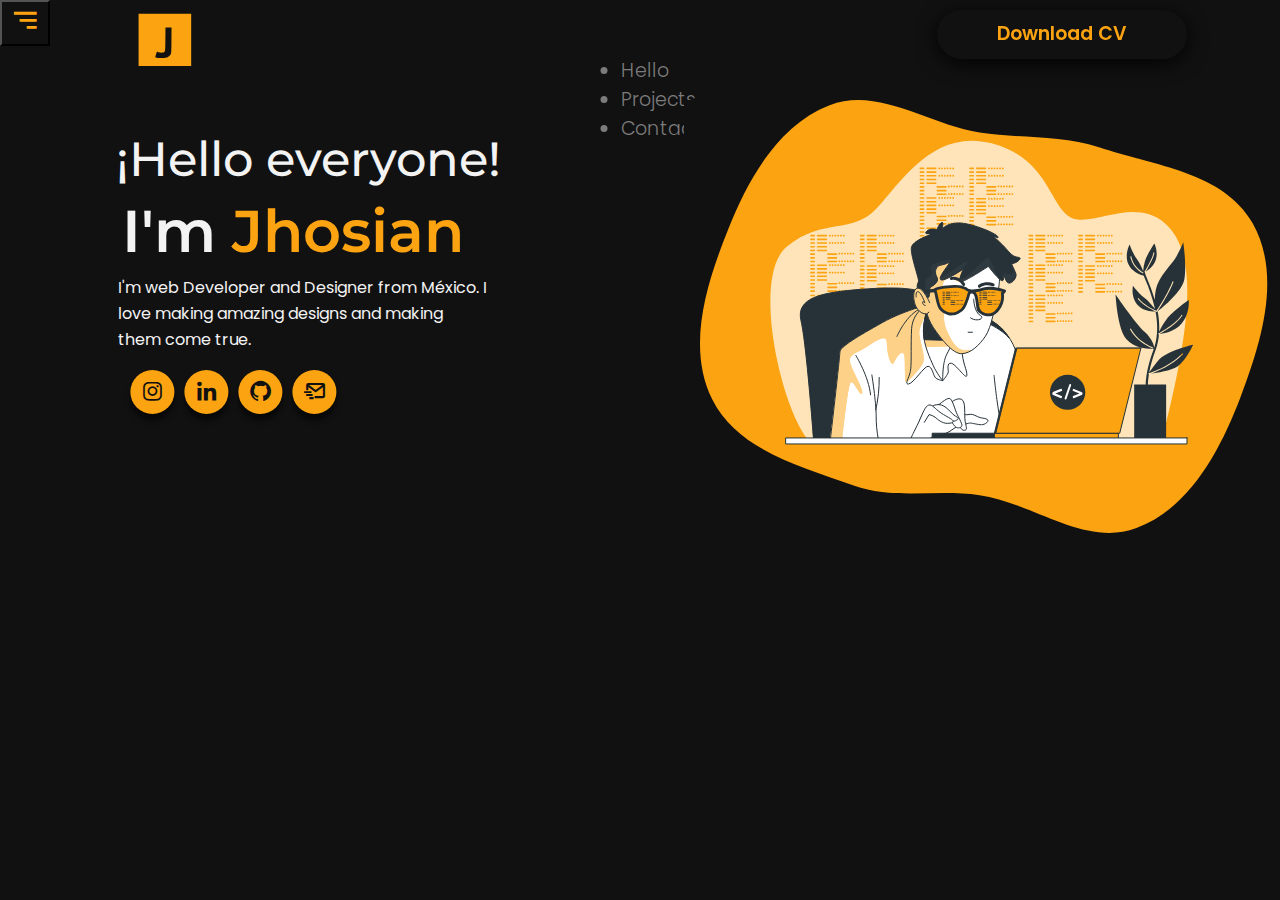
==== index.html @ 16246ca5 "Ilustration" ====
<!DOCTYPE html>
<html lang="en">

<head>
    <meta charset="UTF-8">
    <meta http-equiv="X-UA-Compatible" content="IE=edge">
    <meta name="viewport" content="width=device-width, initial-scale=1.0">
    <title>Jhosian Gutiérrez | Web Developer</title>
    <!-- Style Custom -->
    <link rel="stylesheet" href="styles/style.css">
    <!-- Bootstrp css -->
    <link href="https://cdn.jsdelivr.net/npm/bootstrap@5.0.0-beta2/dist/css/bootstrap.min.css" rel="stylesheet"
        integrity="sha384-BmbxuPwQa2lc/FVzBcNJ7UAyJxM6wuqIj61tLrc4wSX0szH/Ev+nYRRuWlolflfl" crossorigin="anonymous">
    <!-- Fonts -->
    <link rel="preconnect" href="https://fonts.gstatic.com">
    <link href="https://fonts.googleapis.com/css2?family=Poppins:wght@400;600&display=swap" rel="stylesheet">
    <link rel="preconnect" href="https://fonts.gstatic.com">
    <link href="https://fonts.googleapis.com/css2?family=Poppins:wght@300&display=swap" rel="stylesheet">
    <!-- Montserrat -->
    <link rel="preconnect" href="https://fonts.gstatic.com">
    <link href="https://fonts.googleapis.com/css2?family=Montserrat:wght@400;500;600&display=swap" rel="stylesheet">
    <!-- Icons -->
    <link href='https://unpkg.com/boxicons@2.0.7/css/boxicons.min.css' rel='stylesheet'>
</head>

<body>
    <nav class="navbar navbar-expand-lg">
        <div class="container-fluid">
            <a class="navbar-brand " href="#" id="logo"><img src="images/logo 1.svg" alt="Jhosian Gutiérrez - Logo"></a>
            <button class="navbar-toggler" type="button" data-bs-toggle="collapse" data-bs-target="#navbarNav"
                aria-controls="navbarNav" aria-expanded="false" aria-label="Toggle navigation">
                <span class="navbar-toggler-icon"><i class='bx bx-menu-alt-right'></i></span>
            </button>
            <div class="collapse navbar-center navbar-collapse" id="navbarNav">
                <ul class="navbar-nav ">
                    <li class="nav-item">
                        <a class="nav-link" href="#">Hello</a>
                    </li>
                    <li class="nav-item">
                        <a class="nav-link" href="#">Projects</a>
                    </li>
                    <li class="nav-item">
                        <a class="nav-link" href="#">Contact</a>
                    </li>
                </ul>
            </div>
            <a class="btn-cv" href="" id="btnCv">Download CV</a>
        </div>
    </nav>

    <div class="container-fluid container-text" id="container-text">
        <h2>¡Hello everyone!</h2>
        <h1>I'm <span>Jhosian</span></h1>
        <p>I'm web Developer and Designer from México.
            I love making amazing designs and making them come true.</p>

        <div class="social-menu">
            <ul>
                <li><a href=""><i class="bx bxl-instagram"></i></a></li>
                <li><a href=""><i class="bx bxl-linkedin"></i></a></li>
                <li><a href=""><i class="bx bxl-github"></i></a></li>
                <li><a href=""><i class="bx bx-mail-send"></i></a></li>
            </ul>
        </div>

        <div class="ilustration">
            <img src="images/Image.svg" alt="">
        </div>
    </div>

    <!-- Bootstrap -->
    <script src="https://cdn.jsdelivr.net/npm/bootstrap@5.0.0-beta2/dist/js/bootstrap.bundle.min.js"
        integrity="sha384-b5kHyXgcpbZJO/tY9Ul7kGkf1S0CWuKcCD38l8YkeH8z8QjE0GmW1gYU5S9FOnJ0" crossorigin="anonymous">
    </script>
</body>

</html>
---- styles/style.css ----
:root {
    --primary: #FCA311;
    --white: #f3f3f3;
    --gray: #222;
    --black: #111;
    --d-gray: #7C7C7C;
    --header2: 48px;
    --header1: 59px;
}

* {
    margin: 0;
    box-sizing: border-box;
    background: var(--black);
}

body {
    background-color: black;
}

nav {
    height: 100px;
}

#navbarNav {
    align-items: center;
    justify-content: center;
}

#navbarNav {
    position: absolute;
    left: 50%;
    transform: translatex(-50%);
}

.navbar-toggler-icon {
    font-size: 34px;
    color: var(--primary);
}

.nav-item .nav-link {
    color: var(--disable);
    text-decoration: none;
}

.nav-link:hover {
    color: var(--primary);
}

.navbar-nav {
    justify-content: center;
    align-items: center;
    align-content: center;
}

.navbar-nav {
    margin: 10px;
    font-family: 'Poppins', sans-serif;
    font-weight: 300;
    font-size: 19px;
    font-style: normal;
    color: var(--d-gray);
    text-decoration: none;

}

.navbar-brand {
    margin: 10px;
    position: absolute;
    left: 5%;
    transform: translatex(-15%);
    transition: .5s;
    justify-items: center;
    align-items: center;
    justify-content: center;
    margin-left: 5rem;
    transition: .5s;
}

.navbar-brand:hover {
    transform: rotate(10deg);
}


.btn-cv {
    margin: 10px;
    position: absolute;
    left: 90%;
    transform: translatex(-90%);
    padding: 10px;
    text-align: center;
    text-decoration: none;
    background: var(--black);
    border-radius: 90px;
    width: 250px;
    height: 49px;

    filter: drop-shadow(0px 4px 10px rgba(0, 0, 0, 0.9));

    font-family: 'Poppins', sans-serif;
    font-style: normal;
    font-weight: 600;
    font-size: 19px;
    line-height: 28px;
    /* identical to box height */
    color: var(--primary);
    transition: 300ms;
}

.btn-cv:hover {
    color: var(--black);
    background-color: var(--primary);
    filter: drop-shadow(0px 4px 10px rgba(252, 163, 17, 0.3));
}

.container-fluid {
    background: var(--black);
    color: var(--white);
}

.container-fluid h2 {
    margin-top: 30px;
    font-size: var(--header2);
    position: absolute;
    width: 388px;
    height: 59px;

    font-family: 'Montserrat', sans-serif;
    font-style: normal;
    font-weight: 500;
    font-size: 48px;
    line-height: 59px;

    /* identical to box height */

    color: var(--white);

    left: 13%;
    transform: translatex(-13%);
    transition: .5s;
}

.container-fluid h1 {
    font-size: var(--header1);
}

.container-fluid h1 span {
    color: var(--primary);
    font-size: var(--header1);
    color: var(--primary);
}

.container-fluid h1 {
    position: absolute;
    width: 344px;
    height: 72px;
    margin-top: 95px;
    left: 13%;
    transform: translatex(-13%);
    transition: .5s;

    font-family: 'Montserrat' , sans-serif;
    font-style: normal;
    font-weight: 600;
    font-size: 59px;
    line-height: 72px;

    /* identical to box height */

    color: var(--white);
}

.container-fluid p {
    position: absolute;
    margin-top: 175px;
    font-family: 'Poppins', sans-serif;
    font-style: normal;
    font-weight: normal;
    font-size: 16px;
    line-height: 26px;
    width: 370px;

    left: 13%;
    transform: translatex(-13%);
    transition: .5s;
}

.social-menu {

    margin-top: 90px;
    position: absolute;
    width: 226px;
    height: 44px;
    top: 280px;
    left: 10%;
    transform: translatex(-10%);
}
.social-menu ul {
    justify-content: center;
    align-items: center;
    align-self: center;
    display: flex;
}

.social-menu  li {
    list-style: none;
    margin: 0 10px 0 0;
}

.social-menu li .bx {
    background: transparent;
    font-size: 25px;
    line-height: 44px;
    transition: .5s;
    color: var(--black);
}

.social-menu ul li .bx:hover {
    color: var(--primary);
    
}

.social-menu ul li a {
    display: block;
    width: 44px;
    height: 44px;
    border-radius: 50%;
    background-color: var(--primary);
    text-align: center;
    transition: 0.5s;
    box-shadow: 0px 7px 5px rgba(0, 0, 0, 0.5);

}

.social-menu ul li a:hover {
    background-color: var(--gray);
    transform: translateY(-5px);
}

.ilustration{
    position: absolute;
    left: 30%;
    transform: translatex(50%);

}
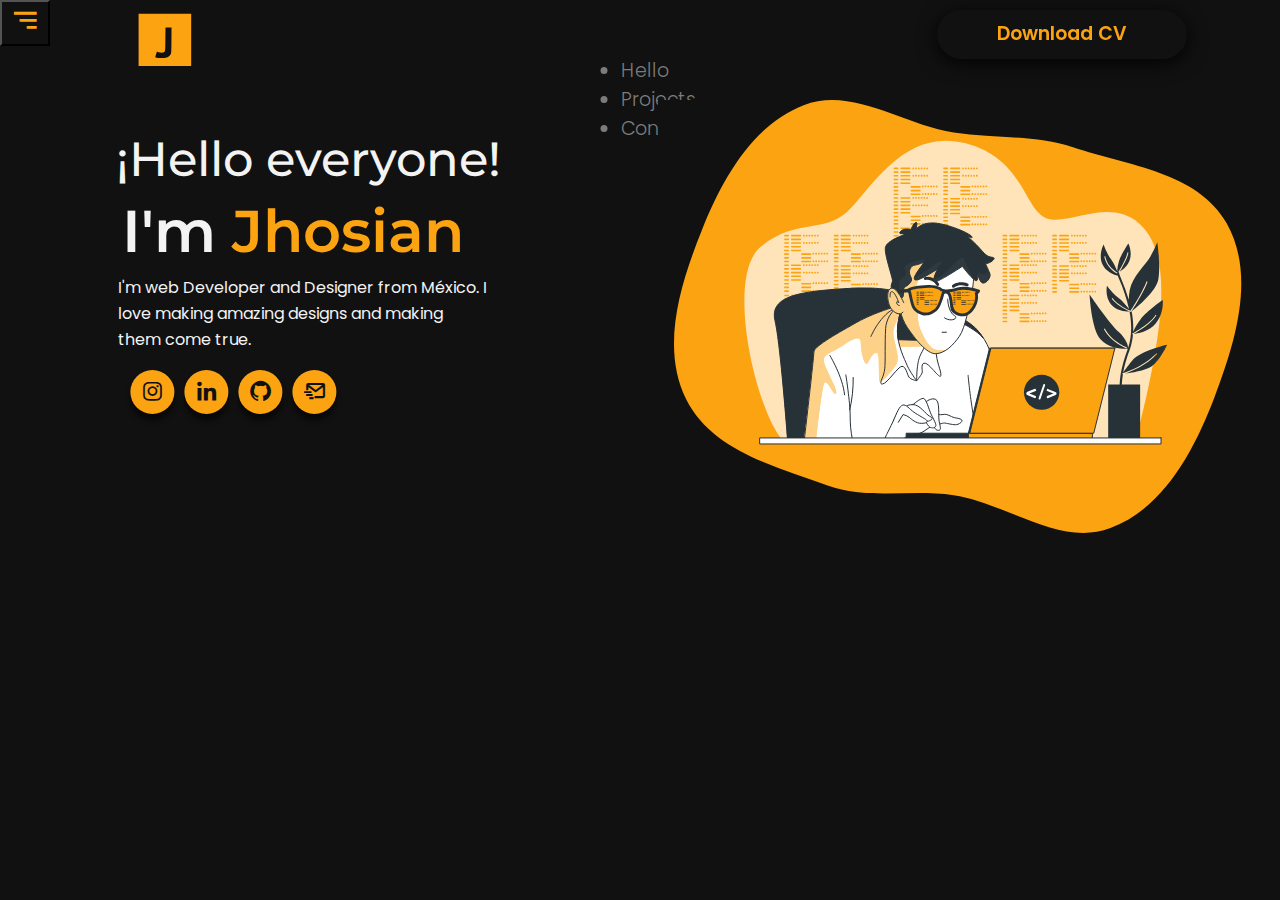
==== commit f42669f3: "Ilustration" ====
--- a/index.html
+++ b/index.html
@@ -49,11 +49,13 @@
     </nav>
 
     <div class="container-fluid container-text" id="container-text">
-        <h2>¡Hello everyone!</h2>
-        <h1>I'm <span>Jhosian</span></h1>
-        <p>I'm web Developer and Designer from México.
-            I love making amazing designs and making them come true.</p>
-
+        <div class="text-c">
+            <h2>¡Hello everyone!</h2>
+            <h1>I'm <span>Jhosian</span></h1>
+            <p>I'm web Developer and Designer from México.
+                I love making amazing designs and making them come true.</p>
+        </div>
+        
         <div class="social-menu">
             <ul>
                 <li><a href=""><i class="bx bxl-instagram"></i></a></li>
--- a/styles/style.css
+++ b/styles/style.css
@@ -239,8 +239,7 @@
 
 .ilustration{
     position: absolute;
-    left: 30%;
-    transform: translatex(50%);
-
-}
-
+    left: 35%;
+    transform: translatex(35%);
+}
+
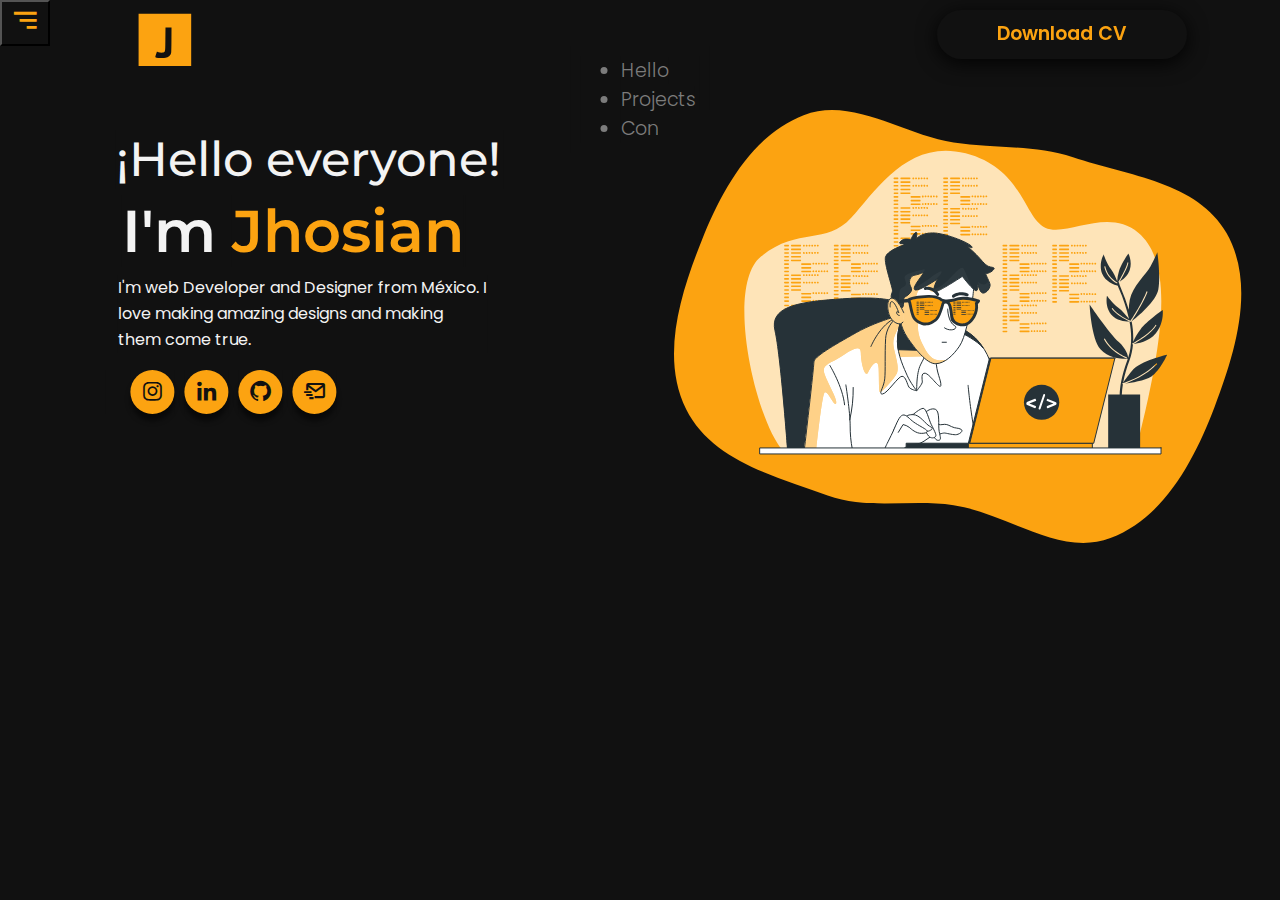
==== commit c01cf070: "Ilustration" ====
--- a/index.html
+++ b/index.html
@@ -55,7 +55,7 @@
             <p>I'm web Developer and Designer from México.
                 I love making amazing designs and making them come true.</p>
         </div>
-        
+
         <div class="social-menu">
             <ul>
                 <li><a href=""><i class="bx bxl-instagram"></i></a></li>
@@ -70,10 +70,14 @@
         </div>
     </div>
 
+    <div class="container">
+        
+    </div>
+
     <!-- Bootstrap -->
     <script src="https://cdn.jsdelivr.net/npm/bootstrap@5.0.0-beta2/dist/js/bootstrap.bundle.min.js"
         integrity="sha384-b5kHyXgcpbZJO/tY9Ul7kGkf1S0CWuKcCD38l8YkeH8z8QjE0GmW1gYU5S9FOnJ0" crossorigin="anonymous">
-    </script>
+        </script>
 </body>
 
 </html>--- a/styles/style.css
+++ b/styles/style.css
@@ -238,8 +238,10 @@
 }
 
 .ilustration{
+    margin-top: 10px;
     position: absolute;
     left: 35%;
     transform: translatex(35%);
 }
 
+
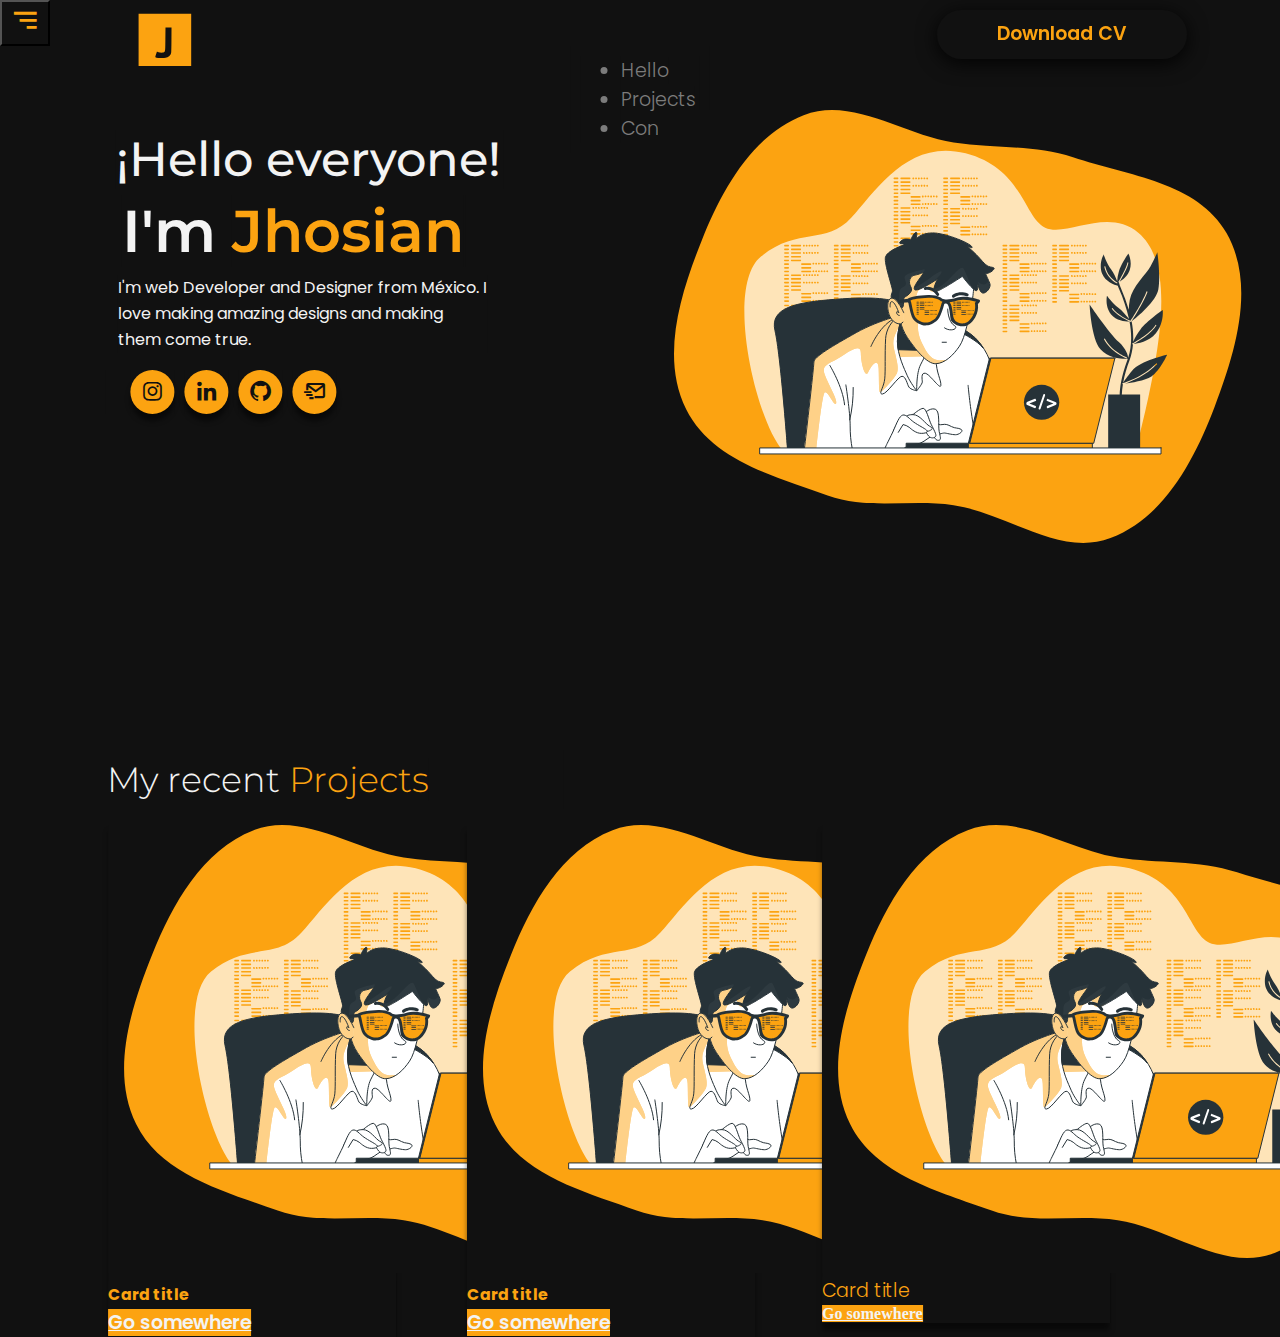
==== commit 26dda796: "Ilustration and cards" ====
--- a/index.html
+++ b/index.html
@@ -37,7 +37,7 @@
                         <a class="nav-link" href="#">Hello</a>
                     </li>
                     <li class="nav-item">
-                        <a class="nav-link" href="#">Projects</a>
+                        <a class="nav-link" href="#projects">Projects</a>
                     </li>
                     <li class="nav-item">
                         <a class="nav-link" href="#">Contact</a>
@@ -70,9 +70,40 @@
         </div>
     </div>
 
-    <div class="container">
-        
+    <div class="container-fluid container-projects" >
+        <h2>My recent <span>Projects</span></h2>
+
+        <div class="container-fluid projects" id="container-x">
+            <div class="card" style="width: 18rem;">
+                <img src="images/Image.svg" class="card-img-top" alt="...">
+                <div class="card-body">
+                  <h5 class="card-title">Card title</h5>
+                  
+                  <a href="#" class="btn btn-primary btn-custom">Go somewhere</a>
+                </div>
+              </div>
+
+              <div class="card-2" style="width: 18rem;">
+                <img src="images/Image.svg" class="card-img-top" alt="...">
+                <div class="card-body">
+                  <h5 class="card-title">Card title</h5>
+                  
+                  <a href="#" class="btn btn-primary btn-custom">Go somewhere</a>
+                </div>
+              </div>
+
+              <div class="card-3" style="width: 18rem;">
+                <img src="images/Image.svg" class="card-img-top" alt="...">
+                <div class="card-body">
+                  <h5 class="card-title">Card title</h5>
+                  
+                  <a href="#" class="btn btn-primary btn-custom">Go somewhere</a>
+                </div>
+              </div>
+        </div>
     </div>
+
+
 
     <!-- Bootstrap -->
     <script src="https://cdn.jsdelivr.net/npm/bootstrap@5.0.0-beta2/dist/js/bootstrap.bundle.min.js"
--- a/styles/style.css
+++ b/styles/style.css
@@ -6,6 +6,8 @@
     --d-gray: #7C7C7C;
     --header2: 48px;
     --header1: 59px;
+    --header3: 35px;
+    --title: 25px;
 }
 
 * {
@@ -159,7 +161,7 @@
     transform: translatex(-13%);
     transition: .5s;
 
-    font-family: 'Montserrat' , sans-serif;
+    font-family: 'Montserrat', sans-serif;
     font-style: normal;
     font-weight: 600;
     font-size: 59px;
@@ -195,6 +197,7 @@
     left: 10%;
     transform: translatex(-10%);
 }
+
 .social-menu ul {
     justify-content: center;
     align-items: center;
@@ -202,7 +205,7 @@
     display: flex;
 }
 
-.social-menu  li {
+.social-menu li {
     list-style: none;
     margin: 0 10px 0 0;
 }
@@ -217,7 +220,7 @@
 
 .social-menu ul li .bx:hover {
     color: var(--primary);
-    
+
 }
 
 .social-menu ul li a {
@@ -237,11 +240,112 @@
     transform: translateY(-5px);
 }
 
-.ilustration{
+.ilustration {
     margin-top: 10px;
     position: absolute;
     left: 35%;
     transform: translatex(35%);
 }
 
-
+.container-projects {
+    height: 1060px;
+}
+
+.container-projects h2 {
+
+    font-size: var(--header3);
+    position: absolute;
+    width: 457px;
+    top: 720px;
+
+
+    font-family: 'Montserrat', sans-serif;
+    font-style: normal;
+    font-weight: 300;
+
+    /* identical to box height */
+
+    color: var(--white);
+}
+
+.container-projects span {
+    color: var(--primary);
+}
+
+
+.projects h3 {
+    /* background: pink; */
+    font-size: var(--title);
+    position: absolute;
+    color: var(--white);
+    left: 9%;
+    transform: translatex(-9%);
+}
+
+.projects .card {
+    position: absolute;
+    top: 800px;
+    margin: 1em;
+    left: 9%;
+    transform: translatex(-9%);
+    margin-top: 25px;
+}
+
+.projects .card-2 {
+    position: absolute;
+    top: 800px;
+    margin: 1em;
+    left: 35%;
+    /* transform: translatex(-19%); */
+    margin-top: 25px;
+}
+
+.projects .card-3 {
+    position: absolute;
+    top: 800px;
+    margin: 1em;
+    left: 65%;
+    transform: translatex(-9%);
+    margin-top: 25px;
+}
+
+.projects .card,
+.card-2,
+.card-3 {
+    background-color: var(--black);
+    box-shadow: 0px 7px 5px rgba(0, 0, 0, 0.5);
+
+}
+
+.projects .card,
+.card-2,
+.card-3 .card-title {
+    font-family: 'Poppins', sans-serif;
+    font-style: normal;
+    font-weight: 300;
+    font-size: 19px;
+    line-height: 28px;
+
+    /* identical to box height */
+
+    color: #FCA311;
+}
+
+
+.btn-primary {
+    background-color: var(--primary) !important;
+    border: none !important;
+    color: var(--white);
+    transition: .5s !important;
+    font-weight: 600 !important;
+}
+
+.btn-primary:hover {
+
+    background-color: var(--black) !important;
+    border: none !important;
+    color: var(--primary) !important;
+    box-shadow: 0px 7px 5px rgba(0, 0, 0, 0.5) !important;
+    transform: translateY(-2px) !important;
+
+}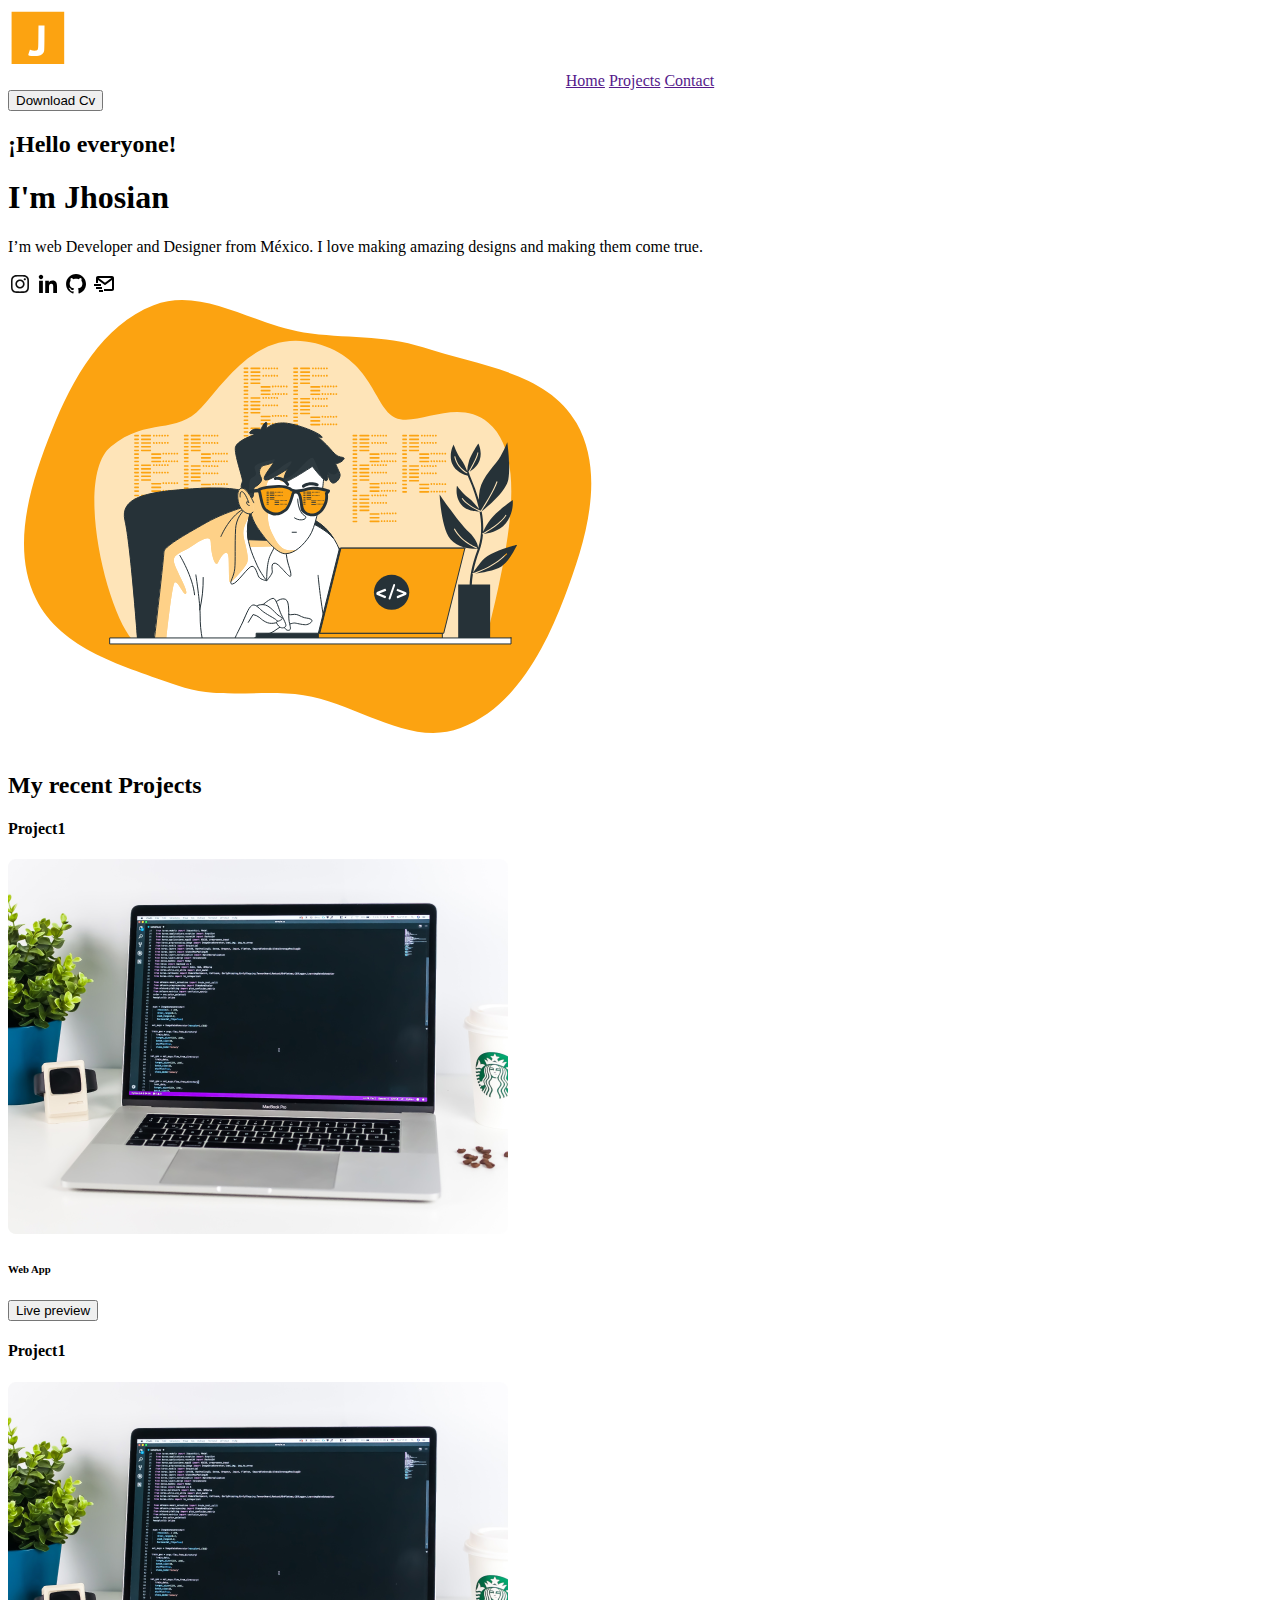
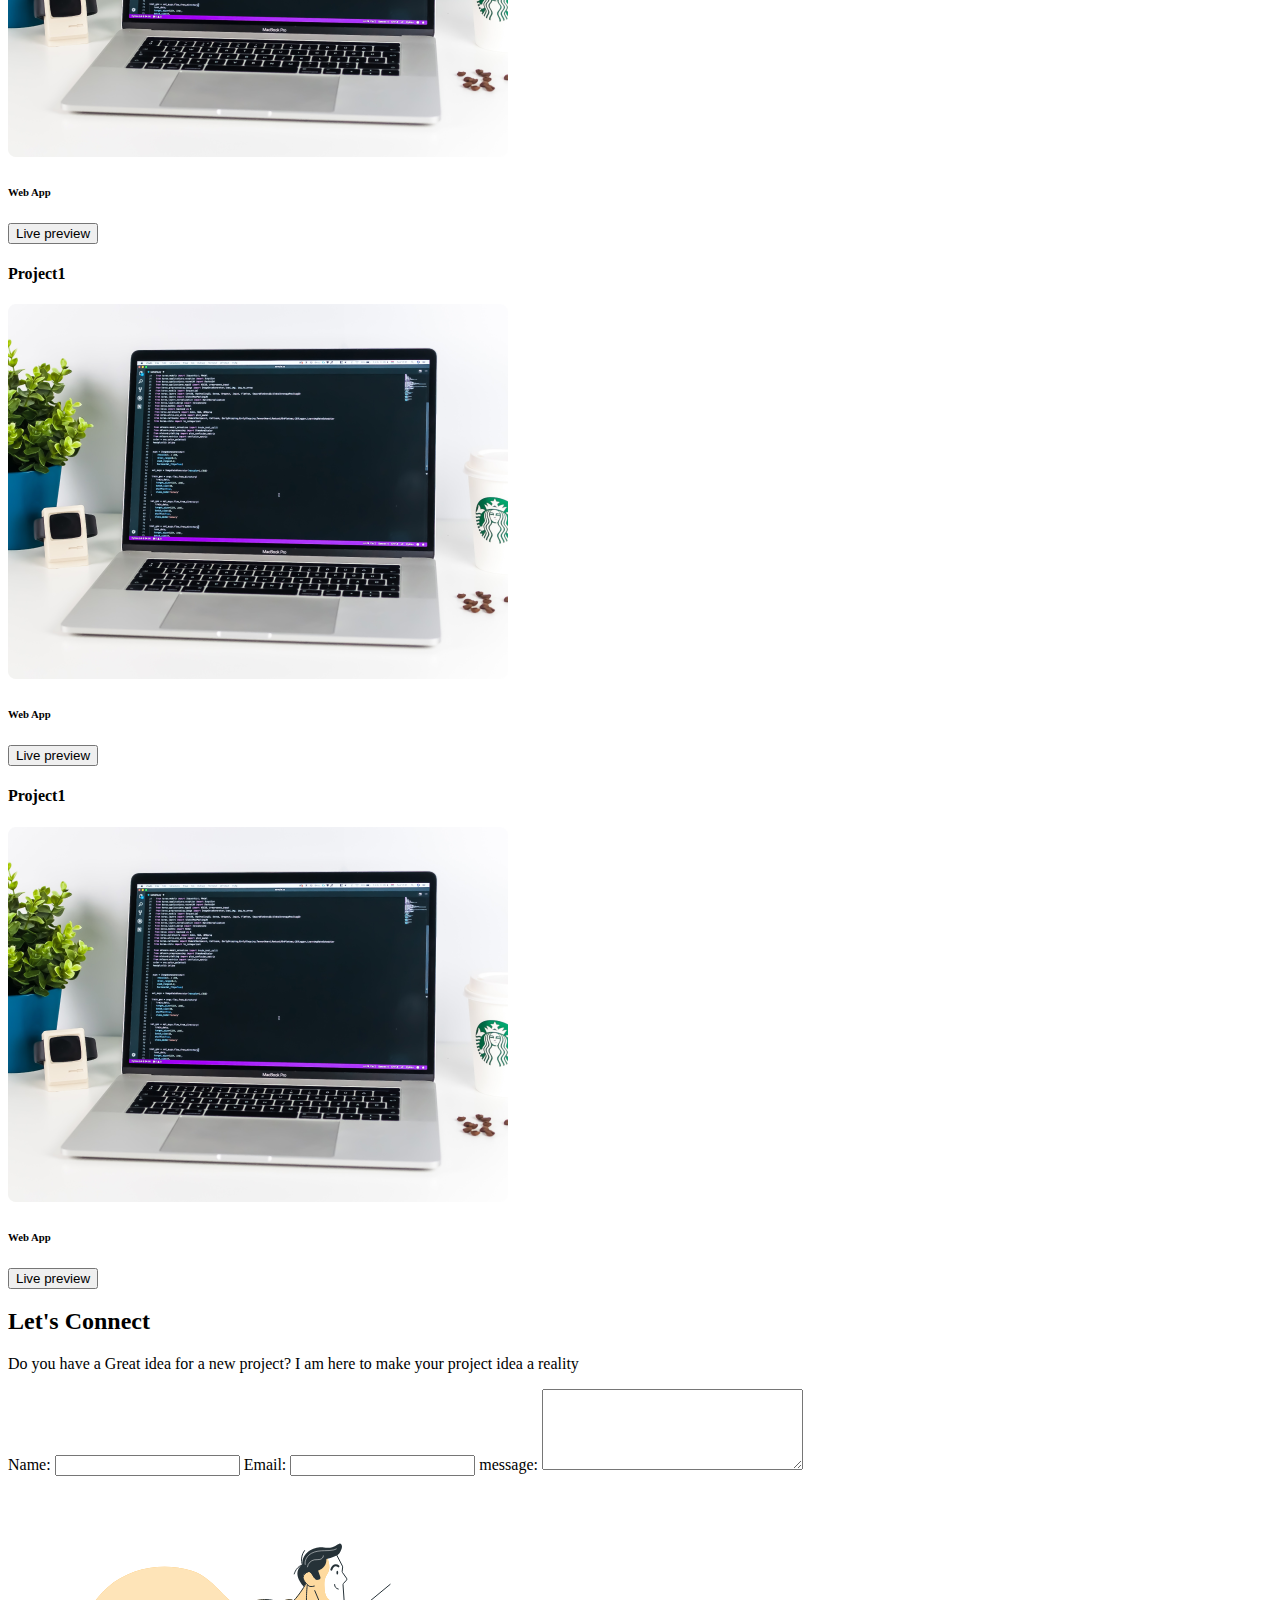
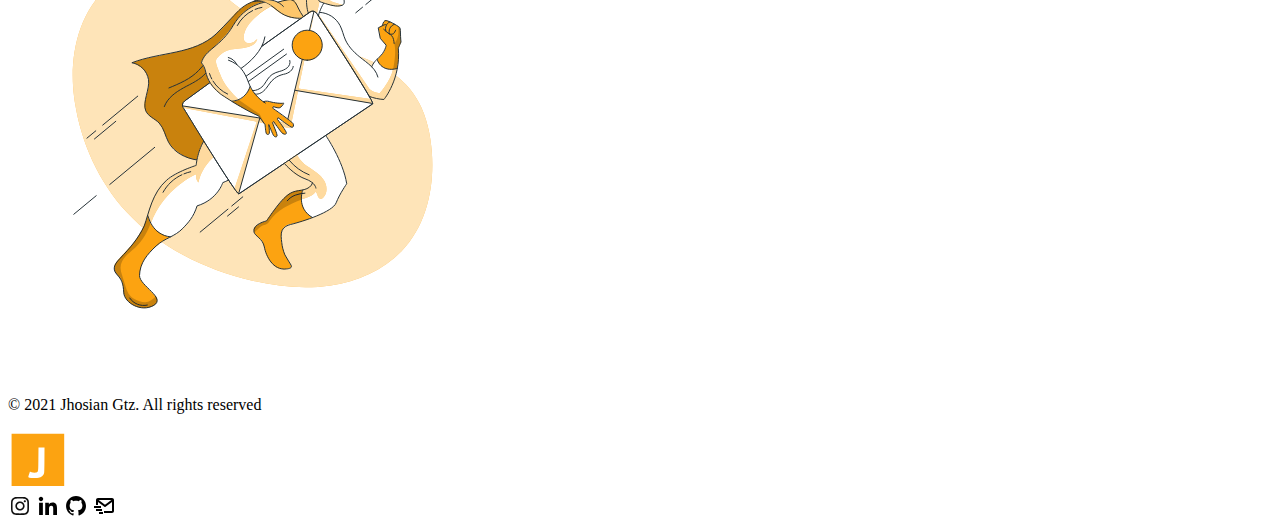
==== commit d600a0a8: "Dev first commit" ====
--- a/index.html
+++ b/index.html
@@ -6,109 +6,160 @@
     <meta http-equiv="X-UA-Compatible" content="IE=edge">
     <meta name="viewport" content="width=device-width, initial-scale=1.0">
     <title>Jhosian Gutiérrez | Web Developer</title>
-    <!-- Style Custom -->
-    <link rel="stylesheet" href="styles/style.css">
-    <!-- Bootstrp css -->
-    <link href="https://cdn.jsdelivr.net/npm/bootstrap@5.0.0-beta2/dist/css/bootstrap.min.css" rel="stylesheet"
-        integrity="sha384-BmbxuPwQa2lc/FVzBcNJ7UAyJxM6wuqIj61tLrc4wSX0szH/Ev+nYRRuWlolflfl" crossorigin="anonymous">
-    <!-- Fonts -->
-    <link rel="preconnect" href="https://fonts.gstatic.com">
-    <link href="https://fonts.googleapis.com/css2?family=Poppins:wght@400;600&display=swap" rel="stylesheet">
-    <link rel="preconnect" href="https://fonts.gstatic.com">
-    <link href="https://fonts.googleapis.com/css2?family=Poppins:wght@300&display=swap" rel="stylesheet">
-    <!-- Montserrat -->
-    <link rel="preconnect" href="https://fonts.gstatic.com">
-    <link href="https://fonts.googleapis.com/css2?family=Montserrat:wght@400;500;600&display=swap" rel="stylesheet">
-    <!-- Icons -->
-    <link href='https://unpkg.com/boxicons@2.0.7/css/boxicons.min.css' rel='stylesheet'>
 </head>
 
 <body>
-    <nav class="navbar navbar-expand-lg">
-        <div class="container-fluid">
-            <a class="navbar-brand " href="#" id="logo"><img src="images/logo 1.svg" alt="Jhosian Gutiérrez - Logo"></a>
-            <button class="navbar-toggler" type="button" data-bs-toggle="collapse" data-bs-target="#navbarNav"
-                aria-controls="navbarNav" aria-expanded="false" aria-label="Toggle navigation">
-                <span class="navbar-toggler-icon"><i class='bx bx-menu-alt-right'></i></span>
-            </button>
-            <div class="collapse navbar-center navbar-collapse" id="navbarNav">
-                <ul class="navbar-nav ">
-                    <li class="nav-item">
-                        <a class="nav-link" href="#">Hello</a>
-                    </li>
-                    <li class="nav-item">
-                        <a class="nav-link" href="#projects">Projects</a>
-                    </li>
-                    <li class="nav-item">
-                        <a class="nav-link" href="#">Contact</a>
-                    </li>
-                </ul>
-            </div>
-            <a class="btn-cv" href="" id="btnCv">Download CV</a>
-        </div>
-    </nav>
 
-    <div class="container-fluid container-text" id="container-text">
-        <div class="text-c">
+    <header>
+        <img src="images/logo1.svg" alt="Logo">
+
+        <center>
+            <nav>
+
+                <a href="">Home</a>
+
+                <a href="">Projects</a>
+
+                <a href="">Contact</a>
+
+            </nav>
+        </center>
+
+        <button>Download Cv</button>
+
+    </header>
+
+    <section id="home">
+
+        <div class="info">
+
             <h2>¡Hello everyone!</h2>
+
             <h1>I'm <span>Jhosian</span></h1>
-            <p>I'm web Developer and Designer from México.
-                I love making amazing designs and making them come true.</p>
+
+            <p>I’m web Developer and Designer from México.
+                I love making amazing designs and making them come true.
+            </p>
+
+            <nav>
+
+                <a href=""><img src="images/bxl-instagram 1.svg" alt="Instagram Icon"></a>
+                <a href=""><img src="images/bxl-linkedin 1.svg" alt="Linkedin Icon"></a>
+                <a href=""><img src="images/bxl-github 1.svg" alt="Github Icon"></a>
+                <a href=""><img src="images/bx-mail-send 1.svg" alt="Email Icon"></a>
+
+            </nav>
+
         </div>
 
-        <div class="social-menu">
-            <ul>
-                <li><a href=""><i class="bx bxl-instagram"></i></a></li>
-                <li><a href=""><i class="bx bxl-linkedin"></i></a></li>
-                <li><a href=""><i class="bx bxl-github"></i></a></li>
-                <li><a href=""><i class="bx bx-mail-send"></i></a></li>
-            </ul>
+        <div class="ilutration">
+            <img src="images/Image.svg" alt="Ilustration Developer">
         </div>
 
-        <div class="ilustration">
-            <img src="images/Image.svg" alt="">
-        </div>
-    </div>
+    </section>
 
-    <div class="container-fluid container-projects" >
+    <section id="projects">
+
         <h2>My recent <span>Projects</span></h2>
 
-        <div class="container-fluid projects" id="container-x">
-            <div class="card" style="width: 18rem;">
-                <img src="images/Image.svg" class="card-img-top" alt="...">
-                <div class="card-body">
-                  <h5 class="card-title">Card title</h5>
-                  
-                  <a href="#" class="btn btn-primary btn-custom">Go somewhere</a>
-                </div>
-              </div>
+        <div class="project">
 
-              <div class="card-2" style="width: 18rem;">
-                <img src="images/Image.svg" class="card-img-top" alt="...">
-                <div class="card-body">
-                  <h5 class="card-title">Card title</h5>
-                  
-                  <a href="#" class="btn btn-primary btn-custom">Go somewhere</a>
-                </div>
-              </div>
+            <h4>Project1</h4>
 
-              <div class="card-3" style="width: 18rem;">
-                <img src="images/Image.svg" class="card-img-top" alt="...">
-                <div class="card-body">
-                  <h5 class="card-title">Card title</h5>
-                  
-                  <a href="#" class="btn btn-primary btn-custom">Go somewhere</a>
-                </div>
-              </div>
+            <img src="images/project1.png" alt="Project 1">
+
+            <h6>Web App</h6>
+
+            <button>Live preview</button>
+
         </div>
-    </div>
 
+        <div class="project1">
 
+            <h4>Project1</h4>
 
-    <!-- Bootstrap -->
-    <script src="https://cdn.jsdelivr.net/npm/bootstrap@5.0.0-beta2/dist/js/bootstrap.bundle.min.js"
-        integrity="sha384-b5kHyXgcpbZJO/tY9Ul7kGkf1S0CWuKcCD38l8YkeH8z8QjE0GmW1gYU5S9FOnJ0" crossorigin="anonymous">
-        </script>
+            <img src="images/project1.png" alt="Project 1">
+
+            <h6>Web App</h6>
+
+            <button>Live preview</button>
+
+        </div>
+
+        <div class="project2">
+
+            <h4>Project1</h4>
+
+            <img src="images/project1.png" alt="Project 1">
+
+            <h6>Web App</h6>
+
+            <button>Live preview</button>
+
+        </div>
+
+        <div class="project3">
+
+            <h4>Project1</h4>
+
+            <img src="images/project1.png" alt="Project 1">
+
+            <h6>Web App</h6>
+
+            <button>Live preview</button>
+
+        </div>
+
+    </section>
+
+    <section id="contact">
+
+        <div class="info-form">
+
+            <h2>Let's Connect</h2>
+
+            <p>Do you have a Great idea for a new project?
+            I am here to make your project idea a reality</p>
+
+            <form action="">
+
+                <label for="name">Name:</label>
+                <input type="text" name="name">
+
+                <label for="email">Email:</label>
+                <input type="email" name="email">
+
+                <label for="message">message:</label>
+                <textarea name="message" id="message" cols="30" rows="5"></textarea>
+                
+            </form>
+
+        </div>
+
+        <div class="ilustration-contact">
+
+            <img src="images/Envelope-bro (1) 1.svg" alt="Ilustration Contact">
+
+        </div>
+
+    </section>
+
+    <footer>
+
+        <p>© 2021 Jhosian Gtz. All rights reserved</p>
+
+        <img src="images/logo1.svg" alt="Logo">
+        
+        <nav>
+
+            <a href=""><img src="images/bxl-instagram 1.svg" alt="Instagram Icon"></a>
+            <a href=""><img src="images/bxl-linkedin 1.svg" alt="Linkedin Icon"></a>
+            <a href=""><img src="images/bxl-github 1.svg" alt="Github Icon"></a>
+            <a href=""><img src="images/bx-mail-send 1.svg" alt="Email Icon"></a>
+
+        </nav>
+
+    </footer>
 </body>
 
 </html>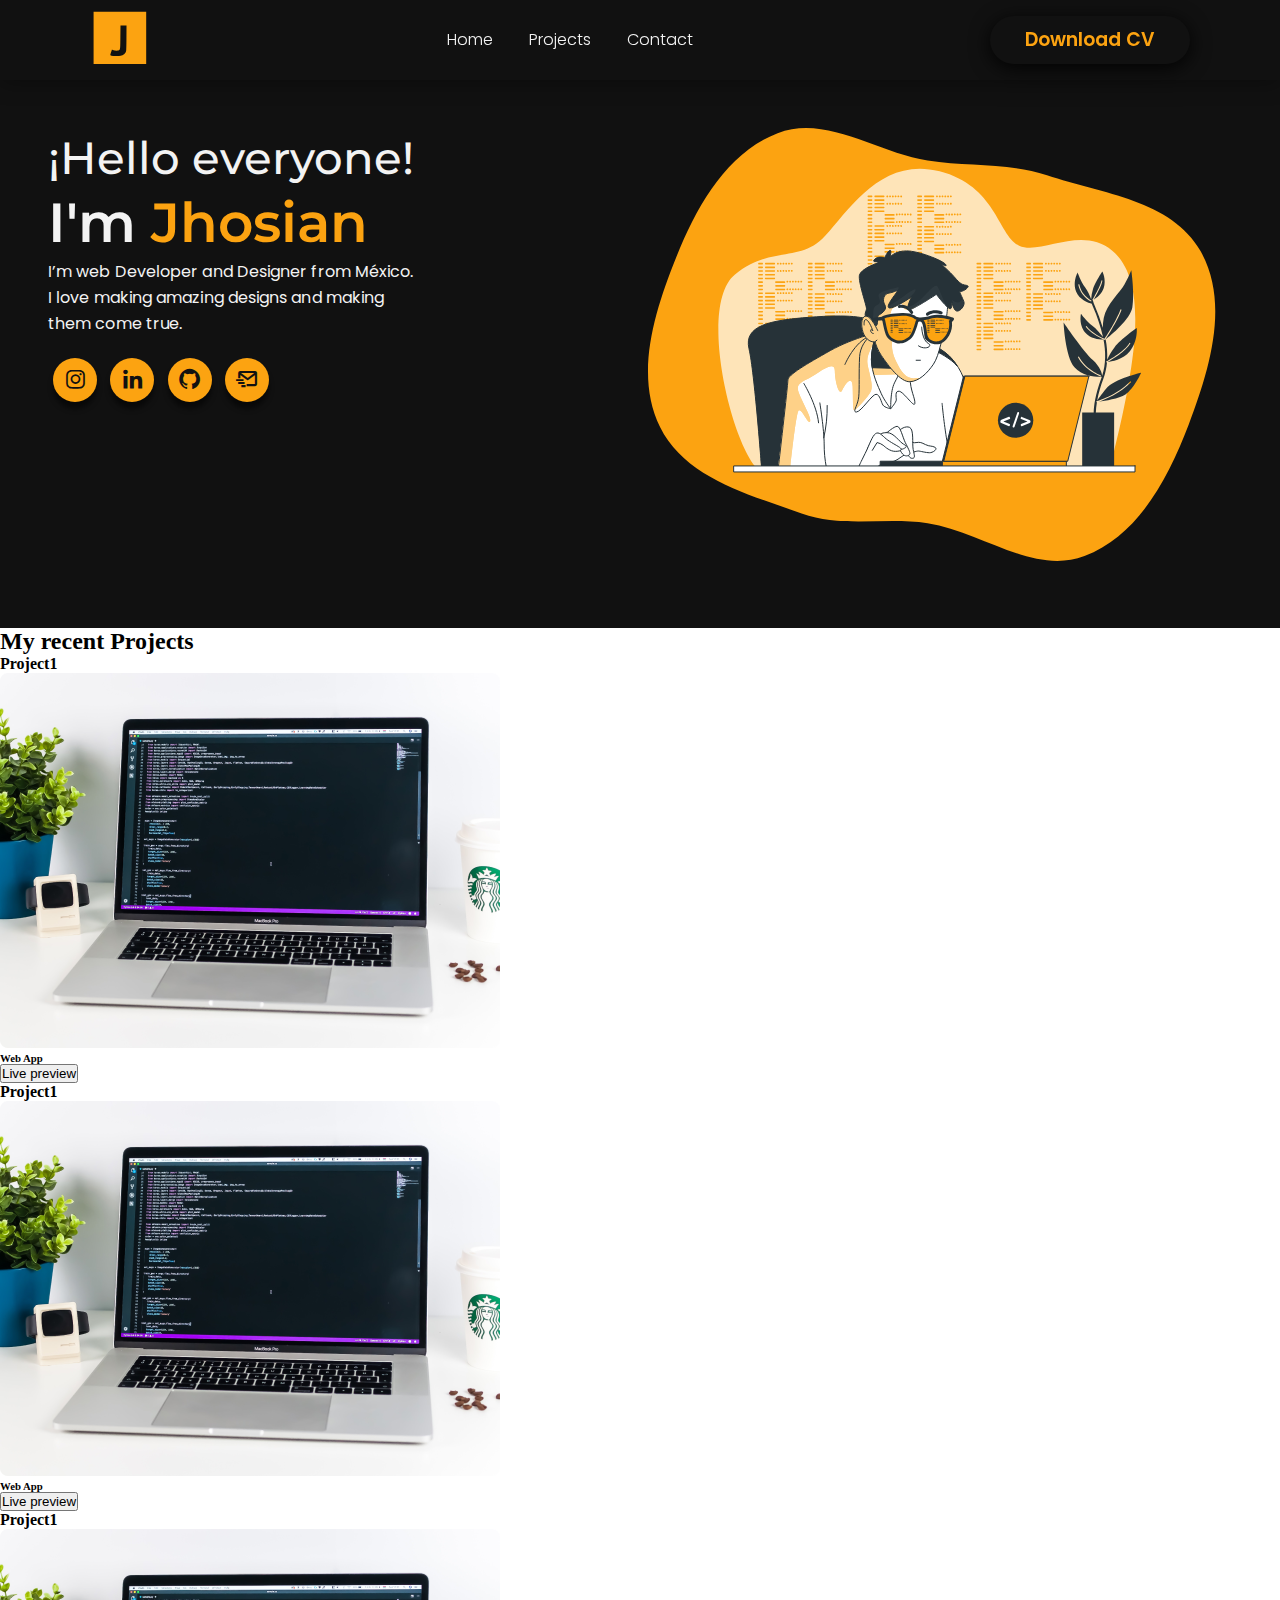
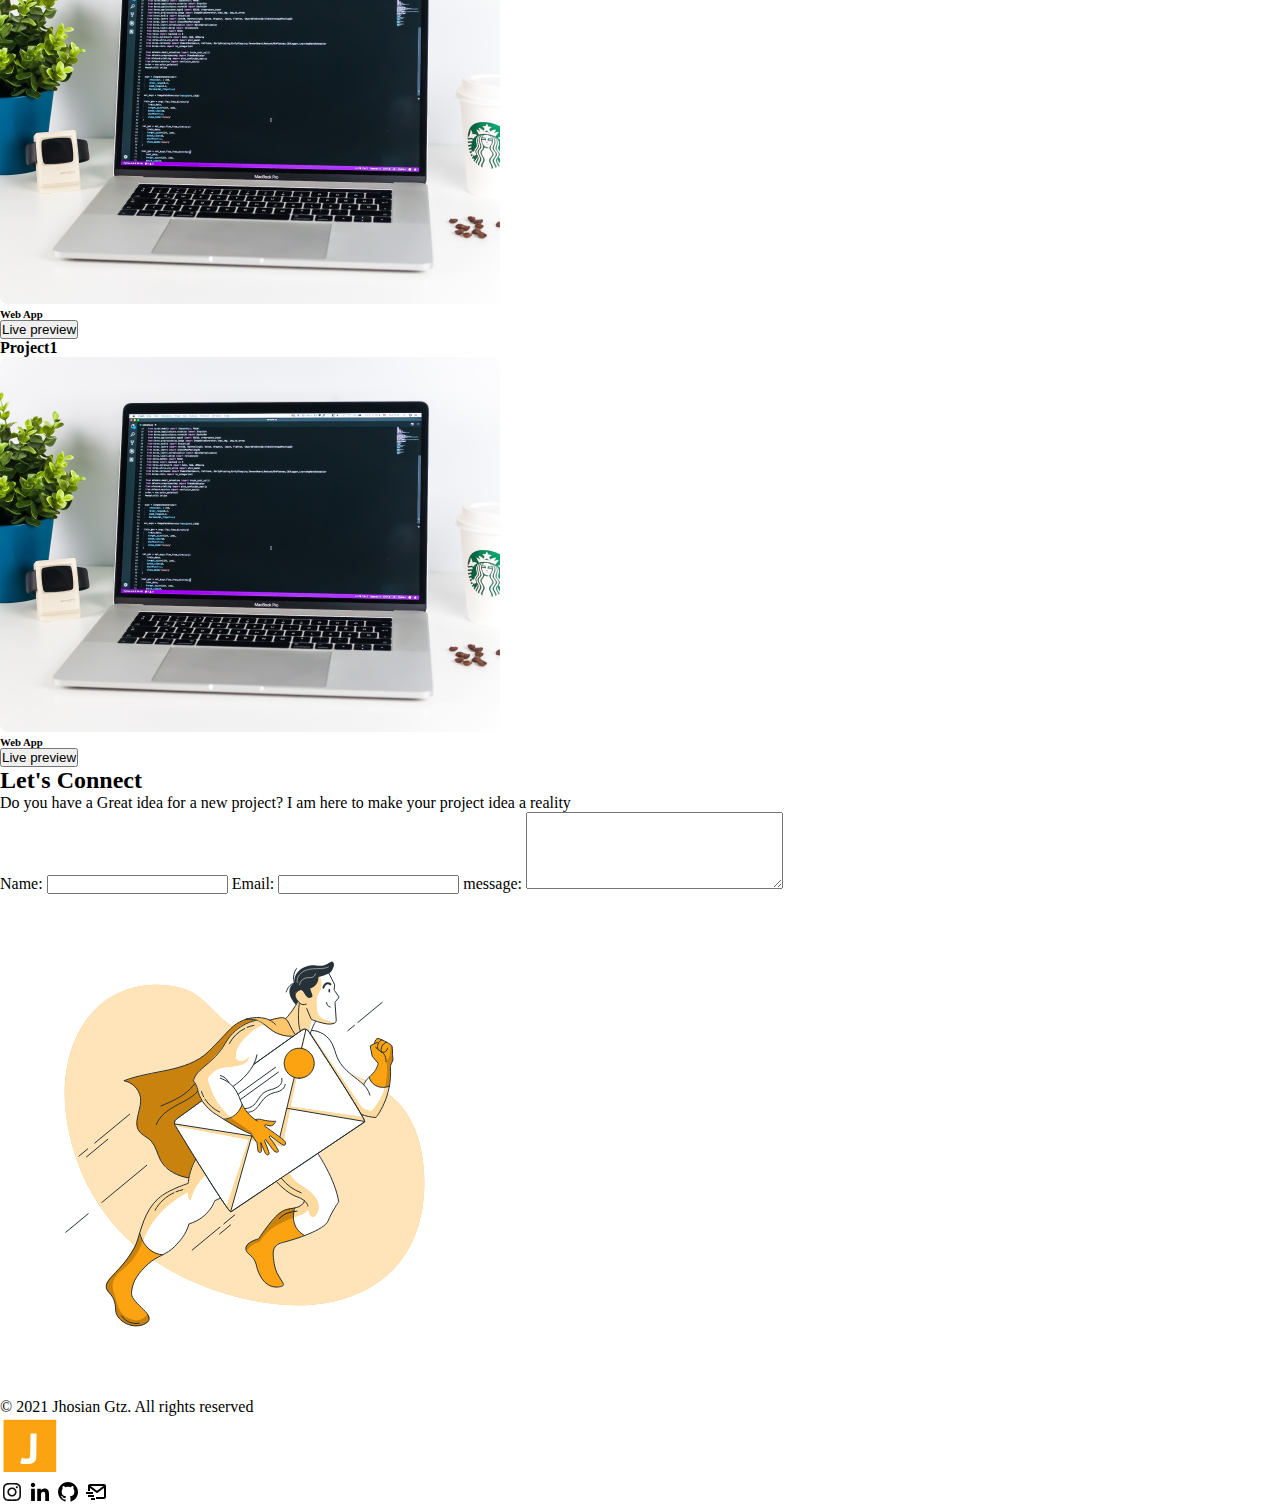
==== commit 3d1a9c3b: "Header and Home section" ====
--- a/index.html
+++ b/index.html
@@ -6,54 +6,72 @@
     <meta http-equiv="X-UA-Compatible" content="IE=edge">
     <meta name="viewport" content="width=device-width, initial-scale=1.0">
     <title>Jhosian Gutiérrez | Web Developer</title>
+    <!-- Css Styles -->
+    <link rel="stylesheet" href="styles/style.css">
+    <!-- Poppins Font -->
+    <link rel="preconnect" href="https://fonts.gstatic.com">
+    <link href="https://fonts.googleapis.com/css2?family=Poppins:wght@300;400;600;700&display=swap" rel="stylesheet">
+    <!-- Montserrat -->
+    <link rel="preconnect" href="https://fonts.gstatic.com">
+    <link href="https://fonts.googleapis.com/css2?family=Montserrat:wght@300;400;600;700&display=swap" rel="stylesheet">
+    <!-- Icons -->
+    <link href='https://unpkg.com/boxicons@2.0.7/css/boxicons.min.css' rel='stylesheet'>
 </head>
 
 <body>
 
-    <header>
-        <img src="images/logo1.svg" alt="Logo">
+    <header class="header">
 
-        <center>
-            <nav>
+        <div class="container logo-nav-container">
 
-                <a href="">Home</a>
+            <a href=""><img src="images/logo1.svg" alt="Logo" class="logo-header"></a>
+
+            <nav class="menu">
+
+                <a class="active" href="">Home</a>
 
                 <a href="">Projects</a>
 
                 <a href="">Contact</a>
 
             </nav>
-        </center>
 
-        <button>Download Cv</button>
+            <a href="" class="btn-header">Download CV</a>
+
+        </div>
 
     </header>
 
     <section id="home">
 
-        <div class="info">
+        <div class="info-container">
 
-            <h2>¡Hello everyone!</h2>
+            <div class="info">
 
-            <h1>I'm <span>Jhosian</span></h1>
+                <h2 class="info-title2">¡Hello everyone!</h2>
 
-            <p>I’m web Developer and Designer from México.
-                I love making amazing designs and making them come true.
-            </p>
+                <h1 class="info-title">I'm <span>Jhosian</span></h1>
 
-            <nav>
+                <p class="info-paragraph">I’m web Developer and Designer from México.
+                    I love making amazing designs and making them come true.
+                </p>
 
-                <a href=""><img src="images/bxl-instagram 1.svg" alt="Instagram Icon"></a>
-                <a href=""><img src="images/bxl-linkedin 1.svg" alt="Linkedin Icon"></a>
-                <a href=""><img src="images/bxl-github 1.svg" alt="Github Icon"></a>
-                <a href=""><img src="images/bx-mail-send 1.svg" alt="Email Icon"></a>
+                <nav class="info-social">
 
-            </nav>
+                    <a href=""><i class="bx bxl-instagram"></i></a>
+                    <a href=""><i class="bx bxl-linkedin"></i></a>
+                    <a href=""><i class="bx bxl-github"></i></a>
+                    <a href=""><i class="bx bx-mail-send"></i></a>
+                    
 
-        </div>
+                </nav>
 
-        <div class="ilutration">
-            <img src="images/Image.svg" alt="Ilustration Developer">
+            </div>
+
+            <div class="ilutration">
+                <img src="images/Image.svg" alt="Ilustration Developer">
+            </div>
+
         </div>
 
     </section>
@@ -119,7 +137,7 @@
             <h2>Let's Connect</h2>
 
             <p>Do you have a Great idea for a new project?
-            I am here to make your project idea a reality</p>
+                I am here to make your project idea a reality</p>
 
             <form action="">
 
@@ -131,7 +149,7 @@
 
                 <label for="message">message:</label>
                 <textarea name="message" id="message" cols="30" rows="5"></textarea>
-                
+
             </form>
 
         </div>
@@ -149,7 +167,7 @@
         <p>© 2021 Jhosian Gtz. All rights reserved</p>
 
         <img src="images/logo1.svg" alt="Logo">
-        
+
         <nav>
 
             <a href=""><img src="images/bxl-instagram 1.svg" alt="Instagram Icon"></a>
--- a/styles/style.css
+++ b/styles/style.css
@@ -0,0 +1,164 @@
+:root {
+    --primary: #FCA311;
+    --black: #111;
+    --white: #f3f3f3;
+    --gray: #323233;
+    --h1: 55px;
+    --h2: 45px;
+    --a: 16px;
+    --motserrat: 'Montserrat', sans-serif;
+    --poppins: 'Poppins', sans-serif;
+}
+
+* {
+    margin: 0;
+    padding: 0;
+    box-sizing: border-box;
+}
+
+.header {
+    background: var(--black);
+    color: var(--gray);
+    filter: drop-shadow(0px 4px 10px rgba(0, 0, 0, 0.3));
+}
+
+
+
+.menu a {
+    text-decoration: none;
+    font-family: var(--poppins);
+    font-style: normal;
+    font-weight: 300;
+    font-size: var(--a);
+    line-height: 28px;
+    padding: 1rem;
+    color: var(--white);
+}
+
+
+.menu a:hover {
+    color: var(--primary);
+}
+
+.logo-nav-container {
+    height: 80px;
+    display: flex;
+    justify-content: space-between;
+    align-items: center;
+}
+
+.logo-header {
+    margin-left: 90px;
+}
+
+.btn-header {
+    margin-right: 90px;
+    font-family: var(--poppins);
+    font-style: normal;
+    font-weight: 600;
+    font-size: 19px;
+    line-height: 28px;
+    text-decoration: none;
+    color: var(--primary);
+    background: var(--black);
+    padding: 10px;
+    border-radius: 90px;
+    width: 200px;
+    text-align: center;
+    filter: drop-shadow(0px 4px 10px rgba(0, 0, 0, 0.9));
+    transition: .5s;
+}
+
+.btn-header:hover {
+    color: var(--black);
+    background: var(--primary);
+    transform: translateY(-5px);
+    filter: drop-shadow(0px 4px 10px rgba(252, 163, 17, 0.3));
+}
+
+.info-container {
+    background: var(--light-black);
+    display: flex;
+    padding: 3rem;
+    background: var(--black);
+    color: var(--white);
+}
+
+.info {
+    width: 653px;
+}
+
+.info a {
+
+    font-size: var(--h2);
+}
+
+.info-title {
+    font-family: var(--motserrat);
+    font-style: normal;
+    font-weight: 600;
+    font-size: var(--h1);
+    line-height: 72px;
+
+}
+
+.info-title span {
+    color: var(--primary);
+}
+
+.info-title2 {
+    font-family: var(--motserrat);
+    font-style: normal;
+    font-weight: 500;
+    font-size: var(--h2);
+    line-height: 59px;
+    letter-spacing: 0px;
+
+}
+
+.info-paragraph {
+    width: 370px;
+    font-family: var(--poppins);
+    font-style: normal;
+    font-weight: normal;
+    font-size: 16px;
+    line-height: 26px;
+
+    /* or 162% */
+    letter-spacing: 0.005em;
+
+    color: #F3F3F3;
+}
+
+.info-social {
+    margin-top: 1rem;
+    width: 226px;
+    padding: 5px;
+    justify-content: space-between;
+    display: flex;
+}
+
+.info-social a {
+
+    display: block;
+    width: 44px;
+    height: 44px;
+    border-radius: 50%;
+    background-color: var(--primary);
+    text-align: center;
+    font-size: 25px;
+    transition: 0.5s;
+    box-shadow: 0px 7px 5px rgba(0, 0, 0, 0.5);
+}
+
+.info-social  a:hover{
+    transform: translateY(2px);
+   border-radius: 50px 50px 0px 50px;
+}
+
+.info-social .bx {
+
+    line-height: 44px;
+    transition: .5s;
+    color: var(--black);
+}
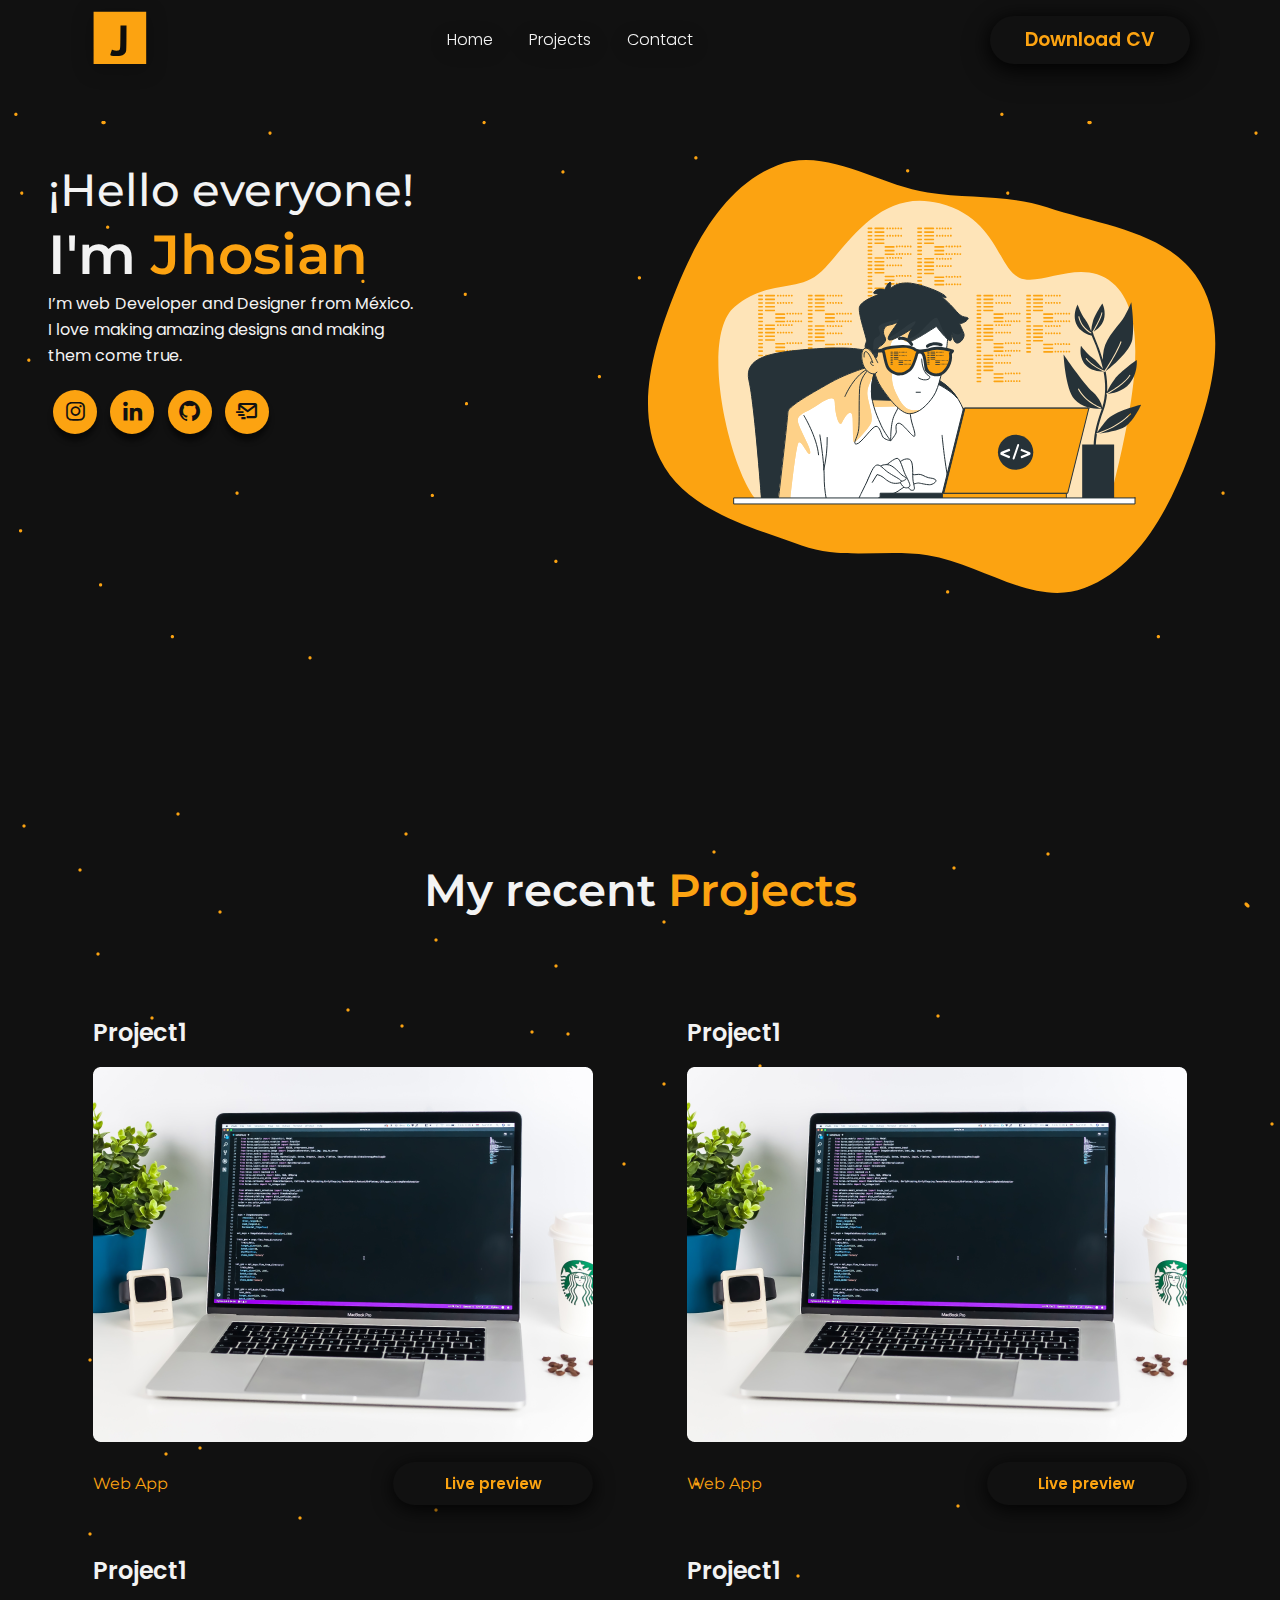
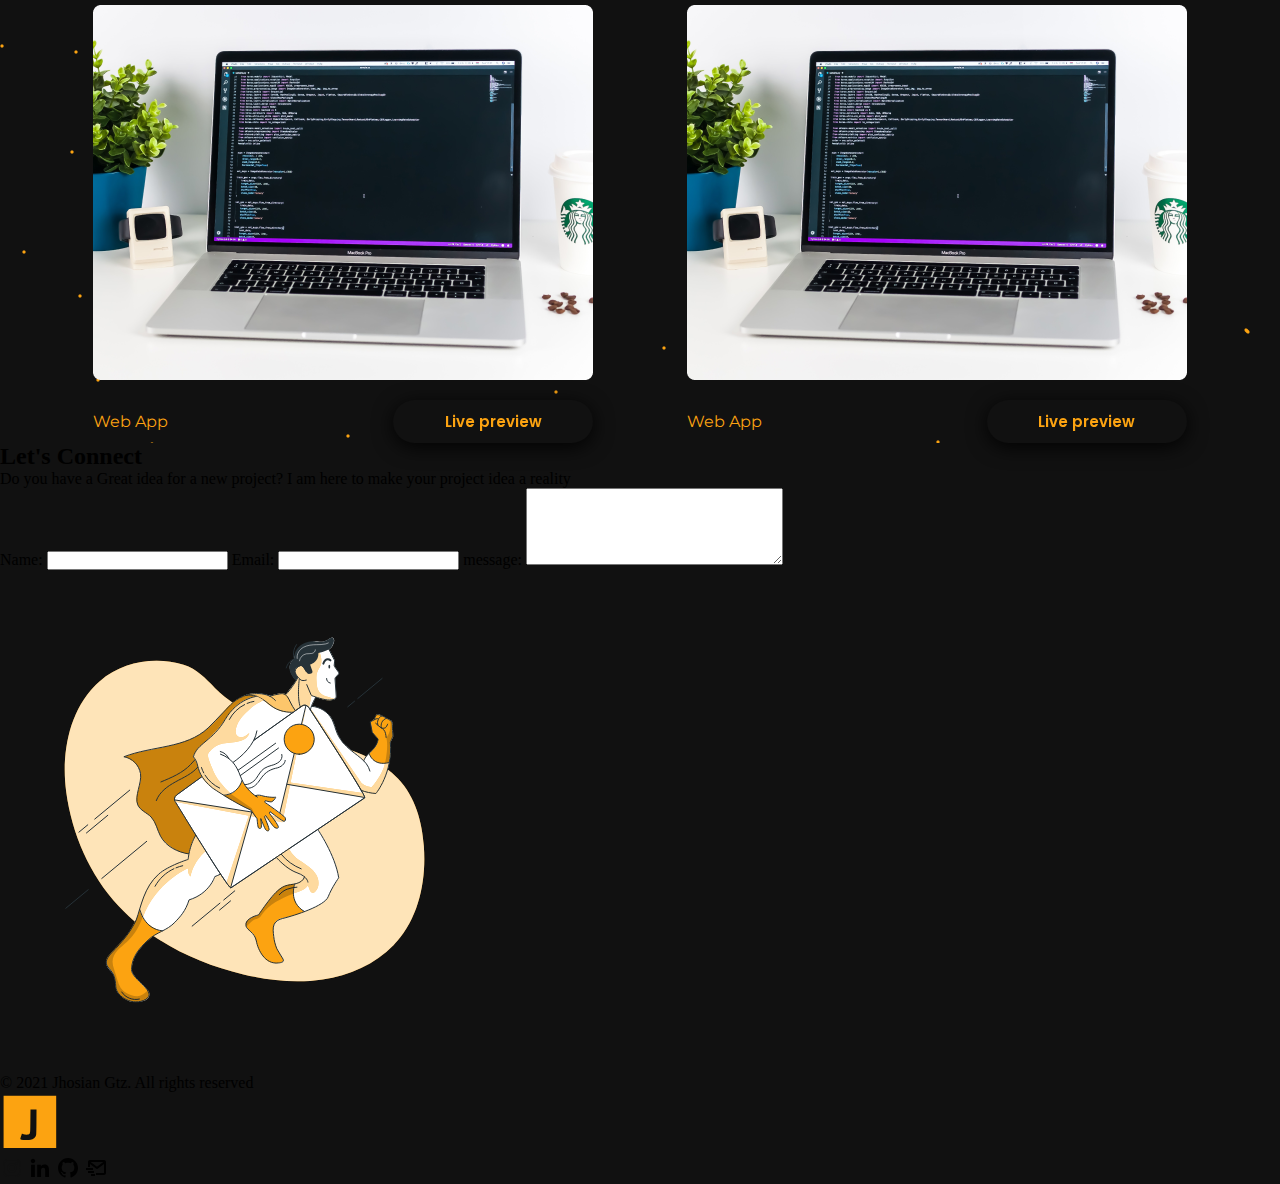
==== commit 2cebd6e7: "Project section 100%" ====
--- a/index.html
+++ b/index.html
@@ -62,7 +62,7 @@
                     <a href=""><i class="bx bxl-linkedin"></i></a>
                     <a href=""><i class="bx bxl-github"></i></a>
                     <a href=""><i class="bx bx-mail-send"></i></a>
-                    
+
 
                 </nav>
 
@@ -78,53 +78,74 @@
 
     <section id="projects">
 
-        <h2>My recent <span>Projects</span></h2>
-
-        <div class="project">
-
-            <h4>Project1</h4>
-
-            <img src="images/project1.png" alt="Project 1">
-
-            <h6>Web App</h6>
-
-            <button>Live preview</button>
-
-        </div>
-
-        <div class="project1">
-
-            <h4>Project1</h4>
-
-            <img src="images/project1.png" alt="Project 1">
-
-            <h6>Web App</h6>
-
-            <button>Live preview</button>
-
-        </div>
-
-        <div class="project2">
-
-            <h4>Project1</h4>
-
-            <img src="images/project1.png" alt="Project 1">
-
-            <h6>Web App</h6>
-
-            <button>Live preview</button>
-
-        </div>
-
-        <div class="project3">
-
-            <h4>Project1</h4>
-
-            <img src="images/project1.png" alt="Project 1">
-
-            <h6>Web App</h6>
-
-            <button>Live preview</button>
+        <div class="project-container">
+
+            <center>
+                <h2 class="projects-title">My recent <span>Projects</span></h2>
+            </center>
+
+            <div class="project-group-1">
+
+                <div class="project1">
+
+                    <h4>Project1</h4>
+
+                    <img src="images/project1.png" alt="Project 1">
+
+                    <div class="project-footer">
+                        <h5>Web App</h5>
+
+                        <a href="">Live preview</a>
+                    </div>
+
+                </div>
+
+                <div class="project2">
+
+                    <h4>Project1</h4>
+
+                    <img src="images/project1.png" alt="Project 1">
+
+                    <div class="project-footer">
+                        <h5>Web App</h5>
+
+                        <a href="">Live preview</a>
+                    </div>
+
+                </div>
+
+            </div>
+
+            <div class="project-group-2">
+                <div class="project3">
+
+                    <h4>Project1</h4>
+
+                    <img src="images/project1.png" alt="Project 1">
+
+                    <div class="project-footer">
+                        <h5>Web App</h5>
+
+                        <a href="">Live preview</a>
+                    </div>
+
+                </div>
+
+                <div class="project4">
+
+                    <h4>Project1</h4>
+
+                    <img src="images/project1.png" alt="Project 1">
+
+                    <div class="project-footer">
+                        <h5>Web App</h5>
+
+                        <a href="">Live preview</a>
+                    </div>
+
+                </div>
+
+            </div>
 
         </div>
 
--- a/styles/style.css
+++ b/styles/style.css
@@ -1,6 +1,7 @@
 :root {
     --primary: #FCA311;
     --black: #111;
+    --black2: #1212;
     --white: #f3f3f3;
     --gray: #323233;
     --h1: 55px;
@@ -16,8 +17,18 @@
     box-sizing: border-box;
 }
 
+body {
+    background: var(--black);
+}
+
+/* Home section startr */
+#home {
+    margin-top: 2rem;
+    height: 700px;
+
+}
+
 .header {
-    background: var(--black);
     color: var(--gray);
     filter: drop-shadow(0px 4px 10px rgba(0, 0, 0, 0.3));
 }
@@ -77,11 +88,11 @@
 }
 
 .info-container {
-    background: var(--light-black);
+    background: url("../images/bg2.png");
     display: flex;
     padding: 3rem;
-    background: var(--black);
-    color: var(--white);
+    color: var(--white);
+
 }
 
 .info {
@@ -151,9 +162,9 @@
     box-shadow: 0px 7px 5px rgba(0, 0, 0, 0.5);
 }
 
-.info-social  a:hover{
+.info-social a:hover {
     transform: translateY(2px);
-   border-radius: 50px 50px 0px 50px;
+    border-radius: 50px 0px 50px 50px;
 }
 
 .info-social .bx {
@@ -162,3 +173,93 @@
     transition: .5s;
     color: var(--black);
 }
+
+/* Home section end */
+
+
+#projects {
+    /* border: 1px solid var(--primary); */
+    background: url("../images/bg.png");
+}
+
+.projects-title {
+    font-family: var(--motserrat);
+    font-style: normal;
+    font-weight: 600;
+    line-height: 59px;
+    font-size: var(--h2);
+    color: var(--white);
+    padding: 3rem;
+}
+
+.projects-title span {
+    color: var(--primary);
+}
+
+
+.project-group-1,
+.project-group-2 {
+    display: flex;
+    justify-content: space-evenly;
+    padding-top: 2rem;
+}
+
+
+.project-group-1 h4,
+.project-group-2 h4 {
+    padding: 1rem 0 1rem 0;
+    font-family: var(--poppins);
+    font-style: normal;
+    font-weight: 600;
+    font-size: 24px;
+    line-height: 36px;
+    /* identical to box height */
+
+
+    color: var(--white);
+}
+
+.project-group-1 h5,
+.project-group-2 h5 {
+
+    font-family: var(--motserrat);
+    font-style: normal;
+    font-weight: normal;
+    font-size: 16px;
+    line-height: 20px;
+    /* identical to box height */
+
+
+    color: var(--primary);
+}
+
+.project-footer {
+    padding-top: 1rem;
+    display: flex;
+    justify-content: space-between;
+    align-items: center;
+
+}
+
+.project-footer a {
+    font-family: var(--poppins);
+    font-style: normal;
+    font-weight: 600;
+    font-size: 15px;
+    text-decoration: none;
+    color: var(--primary);
+    background: var(--black);
+    padding: 10px;
+    border-radius: 90px;
+    width: 200px;
+    text-align: center;
+    filter: drop-shadow(0px 4px 10px rgba(0, 0, 0, 0.9));
+    transition: .5s;
+
+}
+
+.project-footer a:hover{
+    color: var(--black);
+    background: var(--primary);
+    transform: translateY(-5px);
+}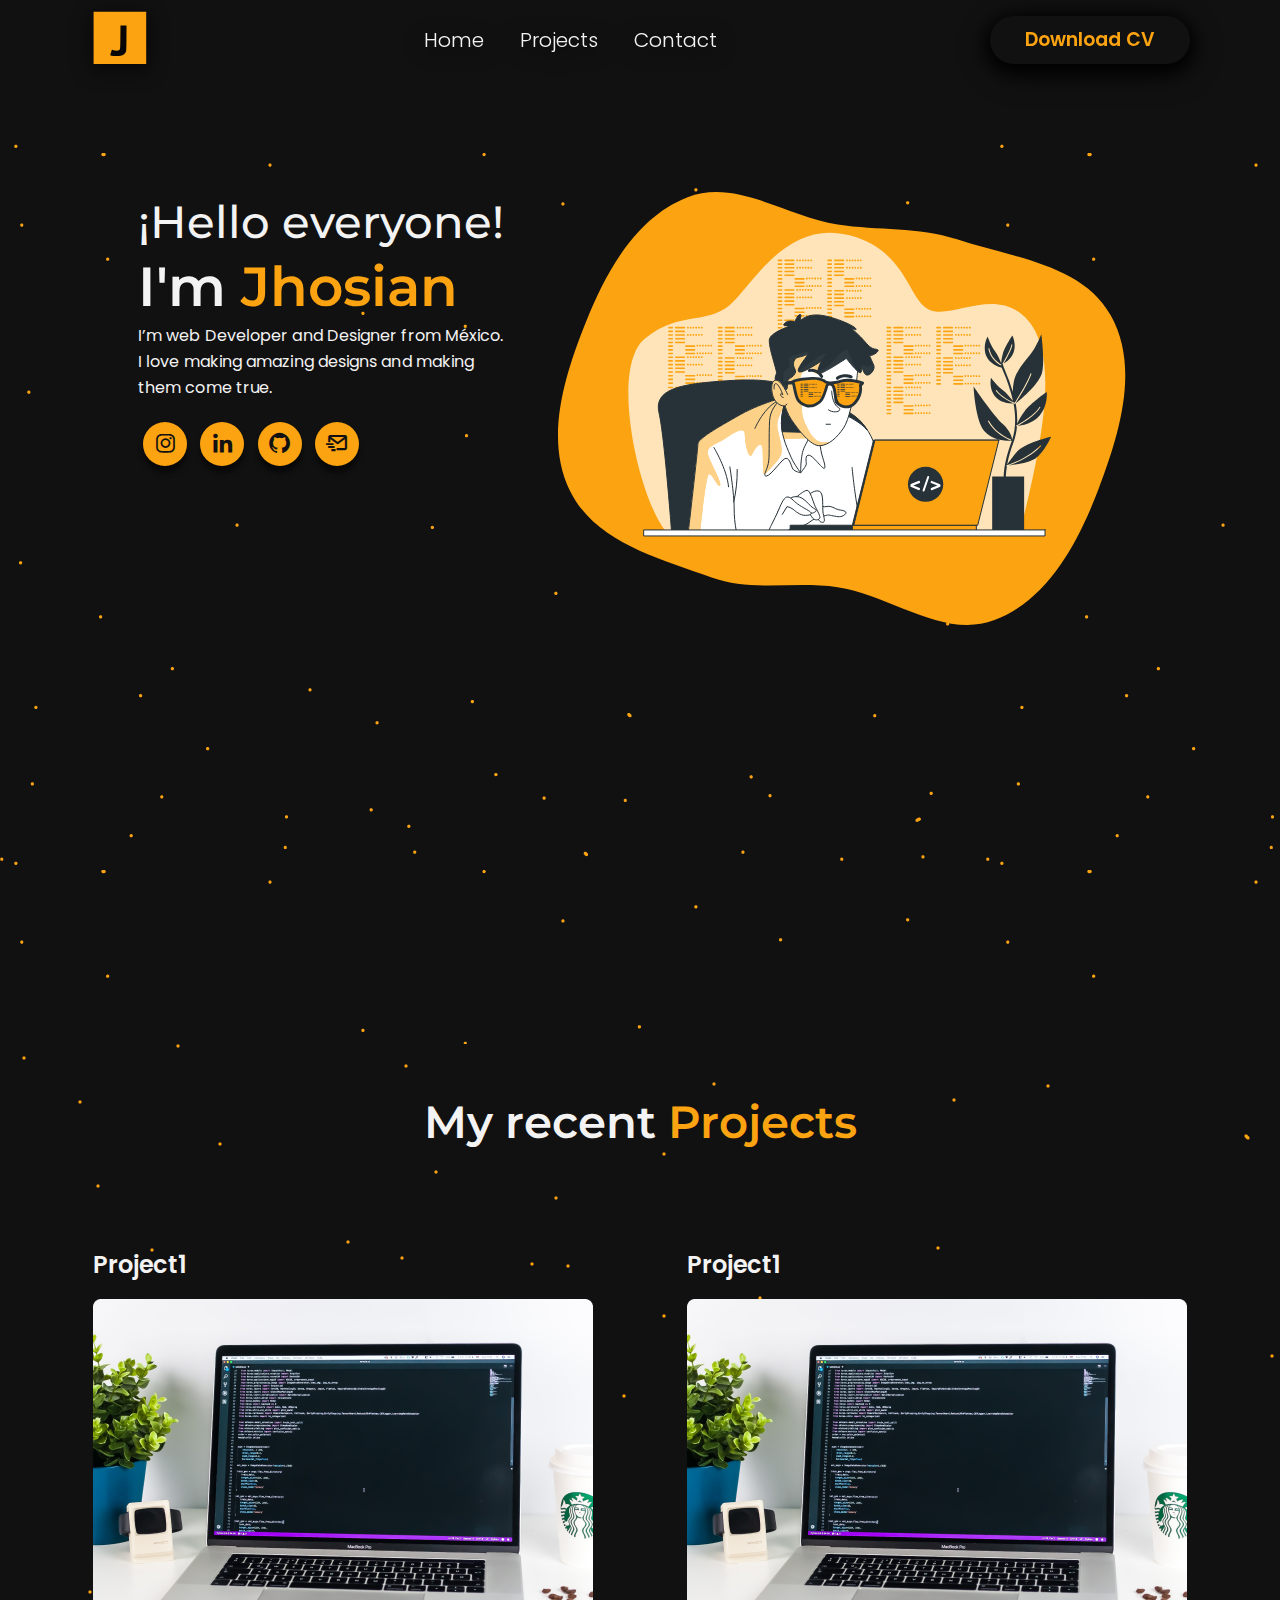
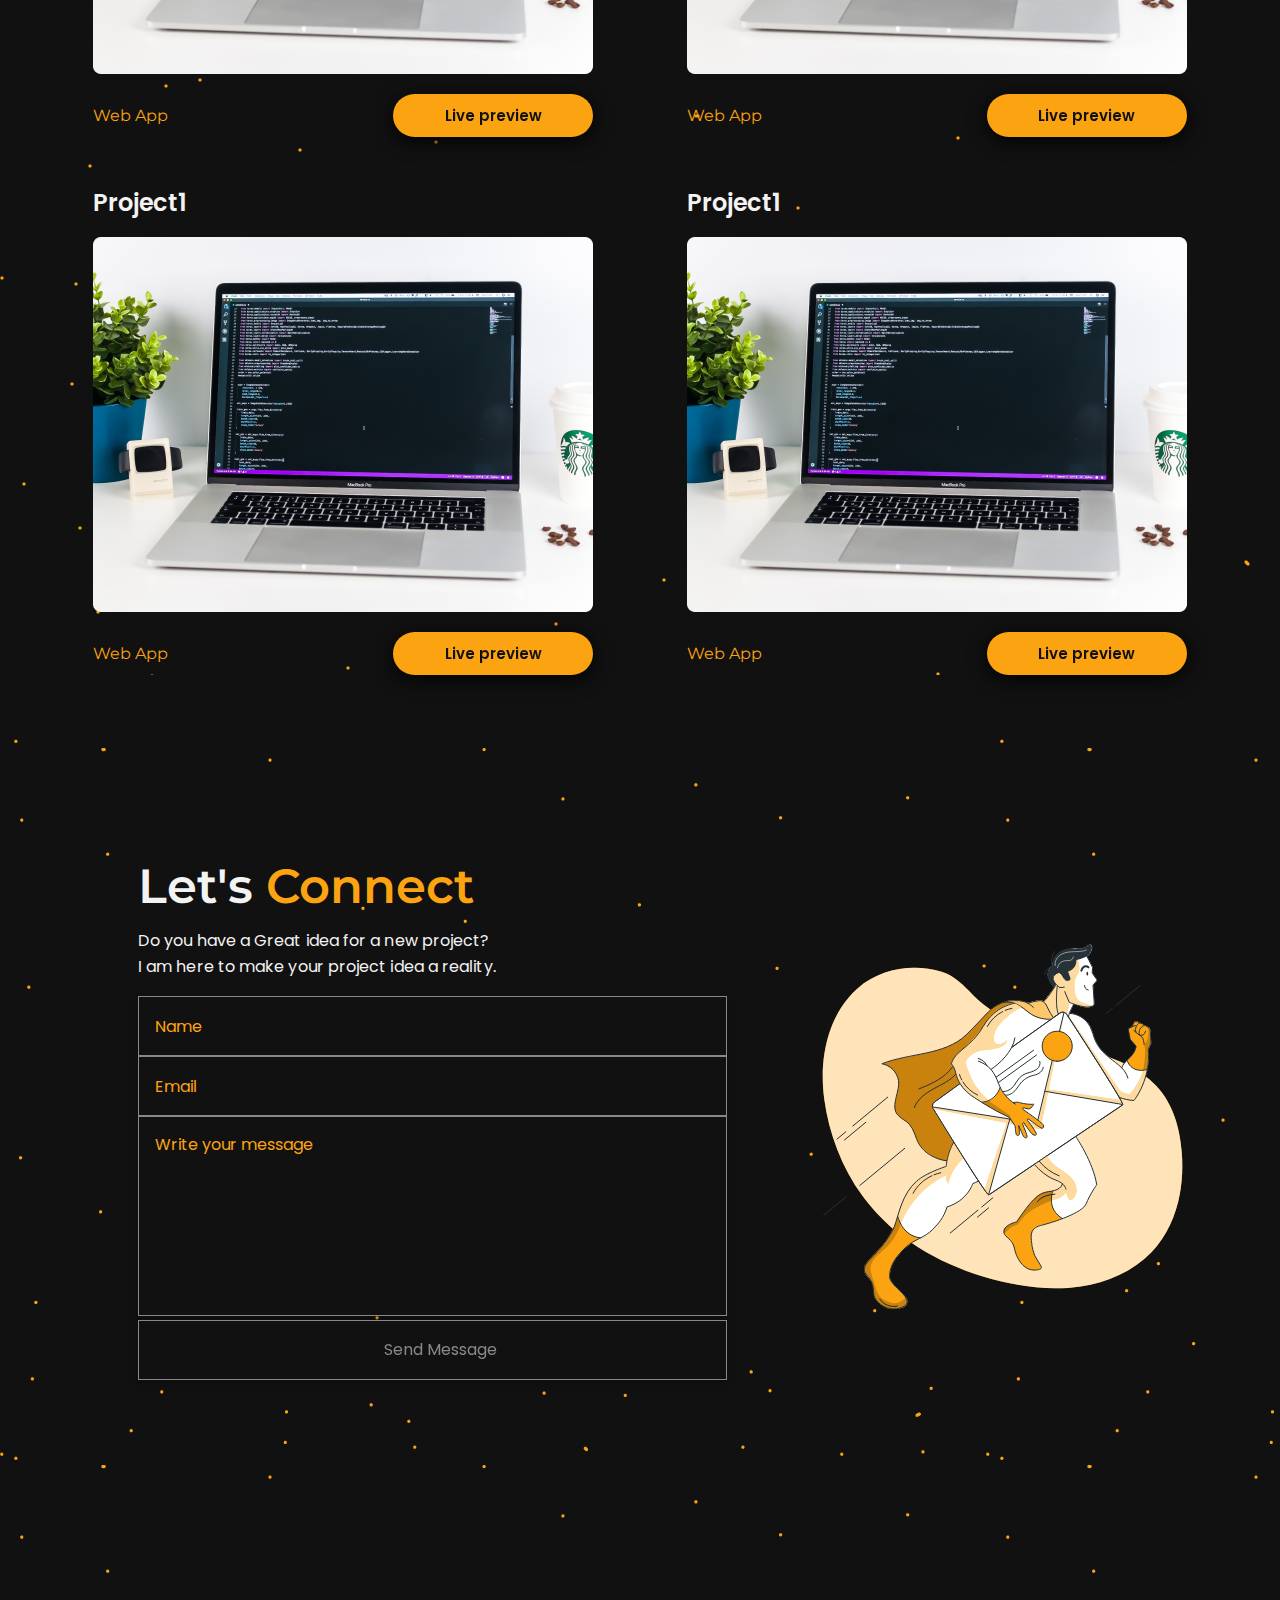
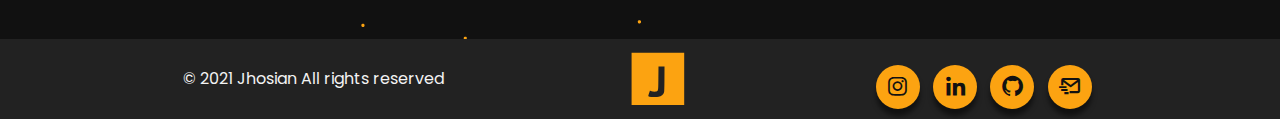
==== commit 5667febf: "Design 1 finished" ====
--- a/index.html
+++ b/index.html
@@ -153,52 +153,54 @@
 
     <section id="contact">
 
-        <div class="info-form">
-
-            <h2>Let's Connect</h2>
-
-            <p>Do you have a Great idea for a new project?
-                I am here to make your project idea a reality</p>
-
-            <form action="">
-
-                <label for="name">Name:</label>
-                <input type="text" name="name">
-
-                <label for="email">Email:</label>
-                <input type="email" name="email">
-
-                <label for="message">message:</label>
-                <textarea name="message" id="message" cols="30" rows="5"></textarea>
-
-            </form>
-
-        </div>
-
-        <div class="ilustration-contact">
-
-            <img src="images/Envelope-bro (1) 1.svg" alt="Ilustration Contact">
+        <div class="contact-container">
+
+            <div class="contact-form">
+
+                <h2 class="form-title">Let's <span>Connect</span></h2>
+                <p>Do you have a Great idea for a new project?</p>
+                <p>I am here to make your project idea a reality.</p>
+                <div class="form">
+                    <form action="">
+                        <input type="text" placeholder="Name">
+                        <input type="email" placeholder="Email">
+                        <textarea name="" id="" placeholder="Write your message"></textarea>
+                        <input type="submit" value="Send Message" class="btn-form">
+                    </form>
+                </div>
+
+
+            </div>
+
+            <div class="contact-ilustration">
+                <img src="images/Envelope-bro (1) 1.svg" alt="Contact Ilustration">
+            </div>
 
         </div>
 
     </section>
 
-    <footer>
-
-        <p>© 2021 Jhosian Gtz. All rights reserved</p>
-
-        <img src="images/logo1.svg" alt="Logo">
-
-        <nav>
-
-            <a href=""><img src="images/bxl-instagram 1.svg" alt="Instagram Icon"></a>
-            <a href=""><img src="images/bxl-linkedin 1.svg" alt="Linkedin Icon"></a>
-            <a href=""><img src="images/bxl-github 1.svg" alt="Github Icon"></a>
-            <a href=""><img src="images/bx-mail-send 1.svg" alt="Email Icon"></a>
-
-        </nav>
+
+
+    <footer id="footer">
+
+        <div class="footer-container">
+            <p>© 2021 Jhosian All rights reserved</p>
+
+            <img src="images/logo1.svg" alt="Logo">
+
+            <nav class="info-social">
+
+                <a href=""><i class="bx bxl-instagram"></i></a>
+                <a href=""><i class="bx bxl-linkedin"></i></a>
+                <a href=""><i class="bx bxl-github"></i></a>
+                <a href=""><i class="bx bx-mail-send"></i></a>
+
+            </nav>
+        </div>
 
     </footer>
+
 </body>
 
 </html>--- a/styles/style.css
+++ b/styles/style.css
@@ -6,7 +6,7 @@
     --gray: #323233;
     --h1: 55px;
     --h2: 45px;
-    --a: 16px;
+    --a: 20px;
     --motserrat: 'Montserrat', sans-serif;
     --poppins: 'Poppins', sans-serif;
 }
@@ -21,16 +21,11 @@
     background: var(--black);
 }
 
-/* Home section startr */
-#home {
-    margin-top: 2rem;
-    height: 700px;
-
-}
+
 
 .header {
     color: var(--gray);
-    filter: drop-shadow(0px 4px 10px rgba(0, 0, 0, 0.3));
+    filter: drop-shadow(0px 4px 10px rgba(2, 2, 2, 0.9));
 }
 
 
@@ -87,11 +82,22 @@
     filter: drop-shadow(0px 4px 10px rgba(252, 163, 17, 0.3));
 }
 
+/* Home section startr */
+#home {
+    margin-top: 4rem;
+    height: 100vh;
+    background: url("../images/bg2.png");
+
+}
+
 .info-container {
-    background: url("../images/bg2.png");
+
     display: flex;
     padding: 3rem;
     color: var(--white);
+    margin-left: 90px;
+    margin-right: 90px;
+    justify-content: space-evenly;
 
 }
 
@@ -247,8 +253,8 @@
     font-weight: 600;
     font-size: 15px;
     text-decoration: none;
-    color: var(--primary);
-    background: var(--black);
+    color: var(--black);
+    background: var(--primary);
     padding: 10px;
     border-radius: 90px;
     width: 200px;
@@ -258,8 +264,151 @@
 
 }
 
-.project-footer a:hover{
+.project-footer a:hover {
+    color: var(--primary);
+    background: var(--black);
+    transform: translateY(-5px);
+}
+
+#contact {
+    margin-top: 4rem;
+    height: 100vh;
+    background: url("../images/bg2.png");
+}
+
+
+.contact-container {
+    display: flex;
+    padding: 3rem;
+    margin-left: 90px;
+    margin-right: 90px;
+    justify-content: space-evenly;
+}
+
+.contact-form {
+    width: 653px;
+}
+
+.form-title {
+    margin-top: 70px;
+    margin-bottom: 12px;
+    font-family: var(--motserrat);
+    font-style: normal;
+    font-weight: 600;
+    font-size: 48px;
+    line-height: 59px;
+    /* identical to box height */
+
+    color: var(--white);
+}
+
+.form-title span {
+    color: var(--primary)
+}
+
+.contact-form p {
+    font-family: var(--poppins);
+    font-style: normal;
+    font-weight: normal;
+    font-size: 16px;
+    line-height: 26px;
+    /* or 162% */
+
+    letter-spacing: 0.005em;
+    color: var(--white);
+    align-content: center;
+}
+
+.form {
+    margin-top: 16px;
+    height: 340px;
+    width: 620px;
+    left: 124px;
+    top: 233px;
+    border-radius: 0px;
+
+    /* background: #222; */
+
+    filter: drop-shadow(0px 4px 4px rgba(0, 0, 0, 0.25));
+
+    color: var(--white);
+}
+
+.form input,
+.form textarea,
+.form button {
+    outline: none;
+    font-family: var(--poppins);
+    font-style: normal;
+    font-weight: normal;
+    font-size: 16px;
+    line-height: 24px;
+    color: #888;
+    padding-left: 1rem;
+    width: 95%;
+    height: 60px;
+    background: var(--black);
+    border: .5px solid;
+}
+
+.form .btn-form {
+    cursor: pointer;
+    transition: .5s;
+}
+
+.form textarea {
+    padding-top: 1rem;
+    height: 200px;
+    resize: none;
+}
+
+.form input:hover,
+.form textarea:hover {
+    background: #222222;
+
+}
+
+.form input:focus,
+.form textarea:focus {
+    background: #222222;
+}
+
+.form .btn-form:hover {
+    background: var(--primary);
     color: var(--black);
-    background: var(--primary);
-    transform: translateY(-5px);
+    transform: translateY(2px);
+
+}
+
+::-webkit-input-placeholder {
+    color: var(--primary);
+}
+
+.contact-ilustration {
+    margin-top: 90px;
+}
+
+#footer {
+    background: #222222;
+    bottom: 0;
+}
+
+.footer-container {
+    height: 80px;
+    display: flex;
+    justify-content: space-evenly;
+    align-items: center;
+}
+
+.footer-container {
+    font-family: var(--poppins);
+    font-style: normal;
+    font-weight: normal;
+    font-size: 16px;
+    line-height: 24px;
+    /* identical to box height */
+
+
+    color: var(--white);
+
 }